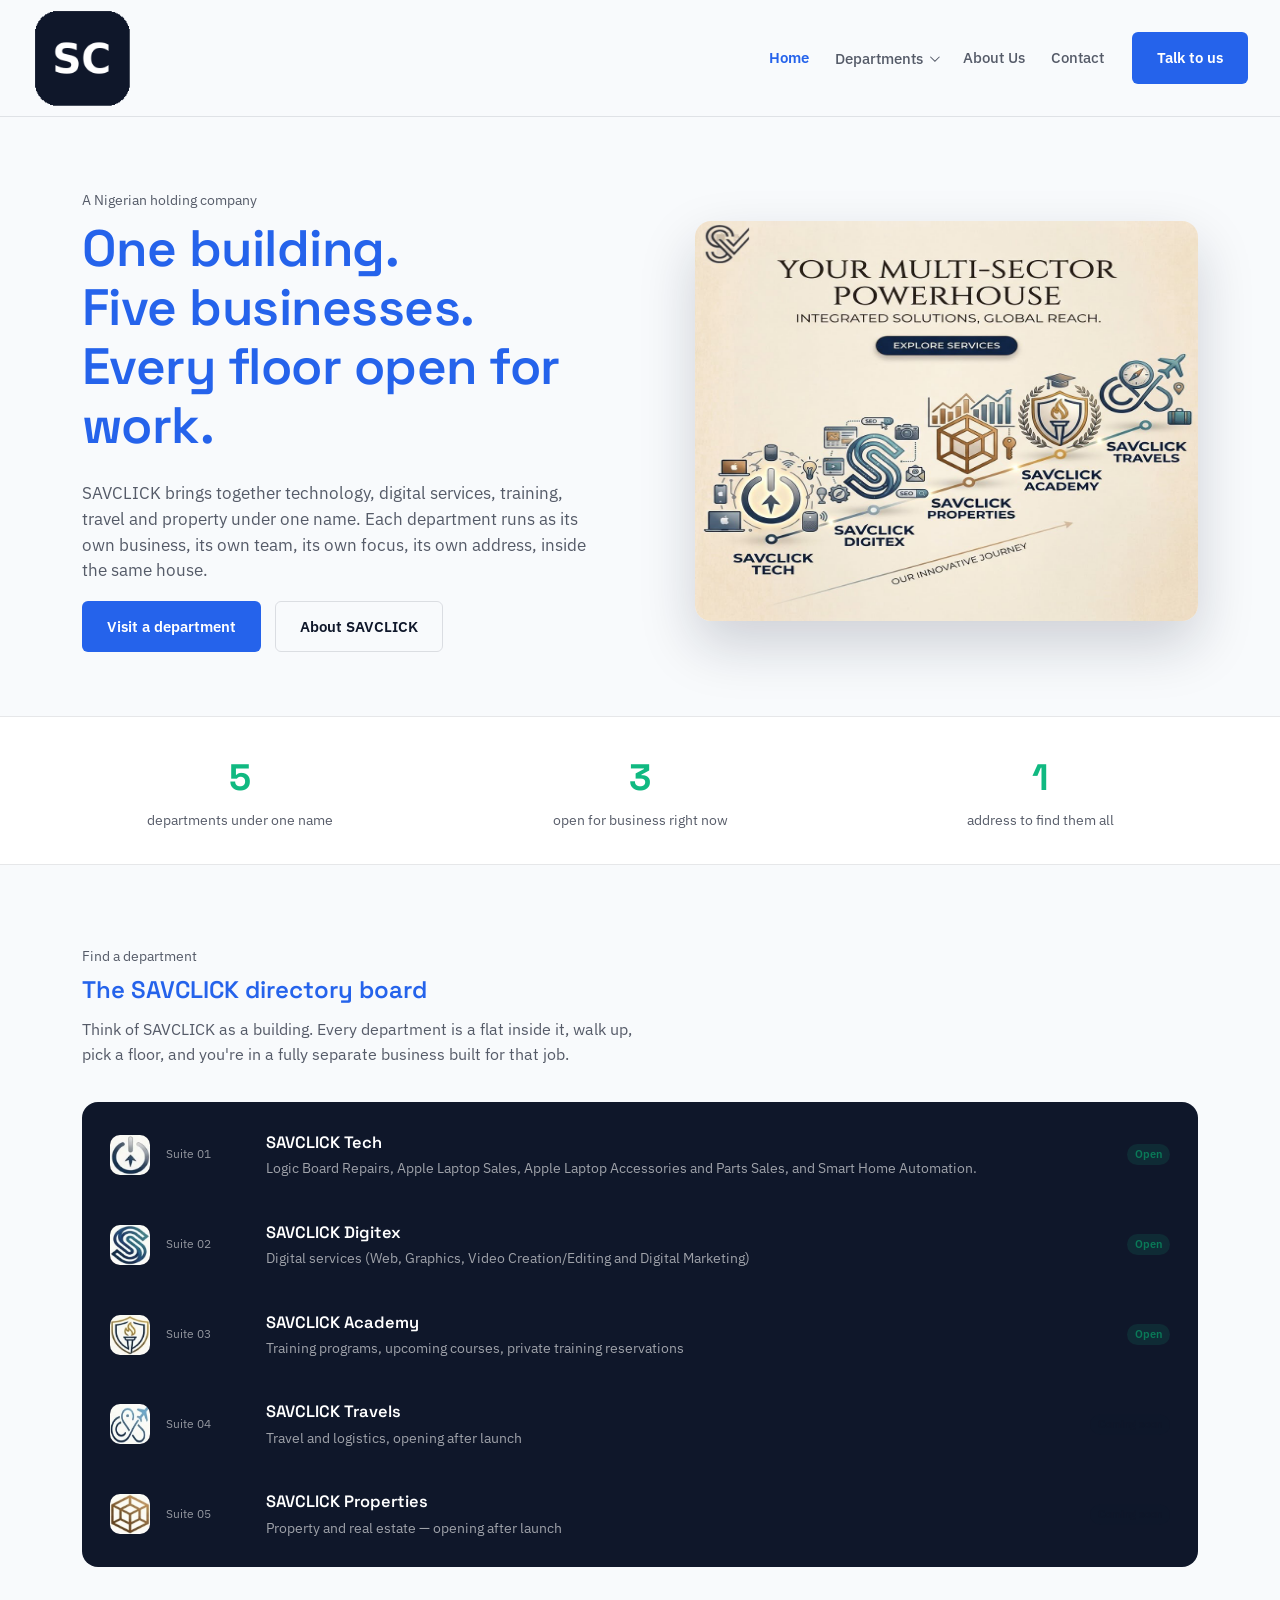
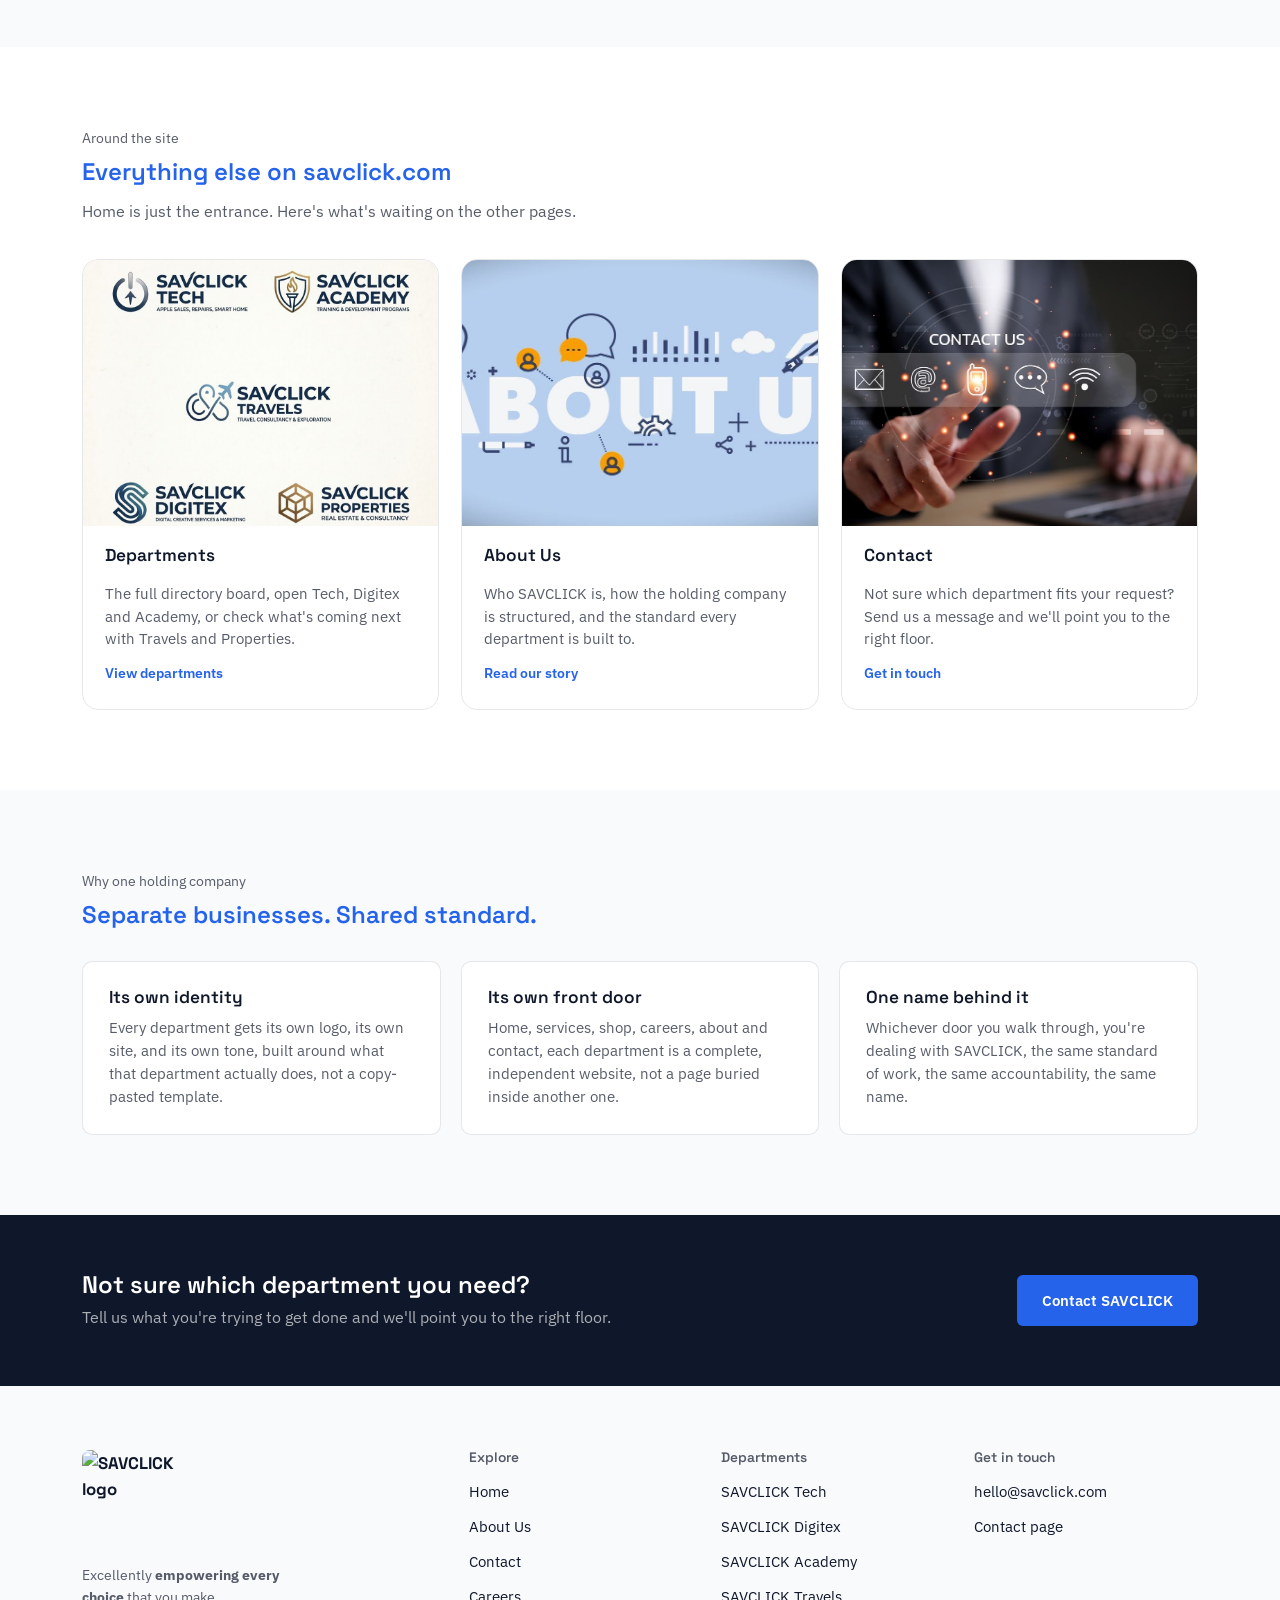
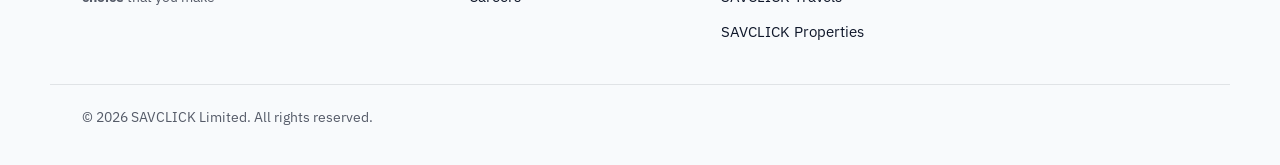
==== index.html @ 5d4085dc "Add SAVCLICK Tech sub-menu and a searchable Shop page - Menu: Macs Repair, Smart Home/Hotel Automati" ====
<!DOCTYPE html>
<html lang="en">
<head>
<meta charset="UTF-8">
<meta name="viewport" content="width=device-width, initial-scale=1.0">
<title>SAVCLICK — One Address, Five Businesses</title>
<meta name="description" content="SAVCLICK is a Nigerian holding company operating five businesses under one roof: Tech, Digitex, Academy, Travels and Properties.">
<link rel="preconnect" href="https://fonts.googleapis.com">
<link rel="preconnect" href="https://fonts.gstatic.com" crossorigin>
<link href="https://fonts.googleapis.com/css2?family=Space+Grotesk:wght@500;600;700&family=IBM+Plex+Sans:wght@400;500;600&display=swap" rel="stylesheet">
<link rel="stylesheet" href="style.css">
</head>
<body>

<a class="skip-link" href="#main">Skip to content</a>

<!-- ============ HEADER ============ -->
<header class="site-header" id="siteHeader">
  <div class="container header-inner">

    <a href="index.html" class="logo" aria-label="SAVCLICK home">
      <img src="images/logo.png" alt="SAVCLICK logo" class="logo-img" width="100">
    </a>

    <nav class="main-nav" id="mainNav" aria-label="Primary">
      <div class="main-nav-head">
        <a href="index.html" class="logo">
          <img src="images/logo.png" alt="SAVCLICK logo" class="logo-img" width="34" height="34">
        </a>
        <button class="nav-close" id="navClose" aria-label="Close menu">×</button>
      </div>

      <ul>
        <li><a href="index.html" class="nav-link active">Home</a></li>

        <li class="has-dropdown">
          <button class="nav-link dropdown-toggle" id="deptToggle" aria-expanded="false" aria-controls="deptMenu">
            Departments
            <span class="chev" aria-hidden="true"></span>
          </button>

          <div class="dropdown-menu" id="deptMenu">
            <p class="dropdown-title">Choose a department</p>

            <a class="dropdown-item" href="savclick-tech.html">
              <img src="images/savclickTech.jpeg" alt="" class="dropdown-icon">
              <span class="dropdown-text">
                <span class="dropdown-name">SAVCLICK Tech<span class="tag tag-open">Open</span></span>
                <span class="dropdown-desc">Logic board repair, Apple laptops, smart home automation</span>
              </span>
            </a>
            <div class="dropdown-sub" role="group" aria-label="SAVCLICK Tech">
              <a class="dropdown-subitem" href="savclick-tech.html">Macs Repair</a>
              <a class="dropdown-subitem" href="#" data-construction="Smart Home/Hotel Automation">Smart Home/Hotel Automation<span class="tag tag-soon">Coming soon</span></a>
              <a class="dropdown-subitem" href="shop.html">Shop</a>
            </div>

            <a class="dropdown-item" href="savclick-digitex.html">
              <img src="images/savclickdigitex.jpeg" alt="" class="dropdown-icon">
              <span class="dropdown-text">
                <span class="dropdown-name">SAVCLICK Digitex<span class="tag tag-open">Open</span></span>
                <span class="dropdown-desc">Digital services and information hub</span>
              </span>
            </a>

            <a class="dropdown-item" href="savclick-academy.html">
              <img src="images/savclickacademy.jpeg" alt="" class="dropdown-icon">
              <span class="dropdown-text">
                <span class="dropdown-name">SAVCLICK Academy<span class="tag tag-open">Open</span></span>
                <span class="dropdown-desc">Training programs and reservations</span>
              </span>
            </a>

            <div class="dropdown-divider"></div>

            <a class="dropdown-item is-locked" href="#" data-construction="Travels">
              <img src="images/savclicktravels.jpeg" alt="" class="dropdown-icon">
              <span class="dropdown-text">
                <span class="dropdown-name">SAVCLICK Travels<span class="tag tag-soon">Coming soon</span></span>
                <span class="dropdown-desc">Opening after launch</span>
              </span>
            </a>

            <a class="dropdown-item is-locked" href="#" data-construction="Properties">
              <img src="images/savclickproperties.jpeg" alt="" class="dropdown-icon">
              <span class="dropdown-text">
                <span class="dropdown-name">SAVCLICK Properties<span class="tag tag-soon">Coming soon</span></span>
                <span class="dropdown-desc">Opening after launch</span>
              </span>
            </a>
          </div>
        </li>

        <li><a href="about.html" class="nav-link">About Us</a></li>
        <li><a href="contact.html" class="nav-link">Contact</a></li>
      </ul>

      <a href="contact.html" class="btn btn-primary btn-nav-mobile">Talk to us</a>
    </nav>

    <a href="contact.html" class="btn btn-primary btn-nav">Talk to us</a>

    <button class="menu-toggle" id="menuToggle" aria-label="Open menu" aria-expanded="false" aria-controls="mainNav">
      <span></span><span></span><span></span>
    </button>
  </div>
</header>

<div class="nav-scrim" id="navScrim"></div>

<main id="main">

  <!-- ============ HERO ============ -->
  <section class="hero">
    <div class="container hero-grid">
      <div class="hero-copy">
        <p class="eyebrow">A Nigerian holding company</p>
        <h1>One building.<br>Five businesses.<br>Every floor open for work.</h1>
        <p class="hero-sub">SAVCLICK brings together technology, digital services, training, travel and property under one name. Each department runs as its own business, its own team, its own focus, its own address, inside the same house.</p>
        <div class="hero-actions">
          <a href="#directory" class="btn btn-primary">Visit a department</a>
          <a href="about.html" class="btn btn-ghost">About SAVCLICK</a>
        </div>
      </div>

      <div class="hero-media">
        <img src="images/hero-banner.jpeg" alt="SAVCLICK banner" class="hero-banner-img">
      </div>
    </div>
  </section>

  <!-- ============ INTRO STRIP ============ -->
  <section class="intro-strip">
    <div class="container intro-grid">
      <div class="intro-stat">
        <span class="stat-num">5</span>
        <span class="stat-label">departments under one name</span>
      </div>
      <div class="intro-stat">
        <span class="stat-num">3</span>
        <span class="stat-label">open for business right now</span>
      </div>
      <div class="intro-stat">
        <span class="stat-num">1</span>
        <span class="stat-label">address to find them all</span>
      </div>
    </div>
  </section>

  <!-- ============ DIRECTORY BOARD ============ -->
  <section class="directory" id="directory">
    <div class="container">
      <p class="eyebrow">Find a department</p>
      <h2>The SAVCLICK directory board</h2>
      <p class="section-sub">Think of SAVCLICK as a building. Every department is a flat inside it, walk up, pick a floor, and you're in a fully separate business built for that job.</p>

      <div class="board" id="board">

        <a class="board-row" href="savclick-tech.html">
          <img src="images/savclickTech.jpeg" alt="" class="board-icon">
          <span class="suite">Suite 01</span>
          <span class="board-text">
            <span class="board-name">SAVCLICK Tech</span>
            <span class="board-desc"> Logic Board Repairs, Apple Laptop Sales, Apple Laptop Accessories and Parts Sales, and Smart Home Automation.</span>
          </span>
          <span class="tag tag-open">Open</span>
        </a>

        <a class="board-row" href="savclick-digitex.html">
          <img src="images/savclickdigitex.jpeg" alt="" class="board-icon">
          <span class="suite">Suite 02</span>
          <span class="board-text">
            <span class="board-name">SAVCLICK Digitex</span>
            <span class="board-desc">Digital services (Web, Graphics, Video Creation/Editing and Digital Marketing)</span>
          </span>
          <span class="tag tag-open">Open</span>
        </a>

        <a class="board-row" href="savclick-academy.html">
          <img src="images/savclickacademy.jpeg" alt="" class="board-icon">
          <span class="suite">Suite 03</span>
          <span class="board-text">
            <span class="board-name">SAVCLICK Academy</span>
            <span class="board-desc">Training programs, upcoming courses, private training reservations</span>
          </span>
          <span class="tag tag-open">Open</span>
        </a>

        <a class="board-row is-locked" href="#" data-construction="Travels">
          <img src="images/savclicktravels.jpeg" alt="" class="board-icon">
          <span class="suite">Suite 04</span>
          <span class="board-text">
            <span class="board-name">SAVCLICK Travels</span>
            <span class="board-desc">Travel and logistics, opening after launch</span>
          </span>
          <span class="tag tag-soon">Coming soon</span>
        </a>

        <a class="board-row is-locked" href="#" data-construction="Properties">
          <img src="images/savclickproperties.jpeg" alt="" class="board-icon">
          <span class="suite">Suite 05</span>
          <span class="board-text">
            <span class="board-name">SAVCLICK Properties</span>
            <span class="board-desc">Property and real estate — opening after launch</span>
          </span>
          <span class="tag tag-soon">Coming soon</span>
        </a>

      </div>
    </div>
  </section>

  <!-- ============ EXPLORE THE SITE (teasers for the other pages) ============ -->
  <section class="explore">
    <div class="container">
      <p class="eyebrow">Around the site</p>
      <h2>Everything else on savclick.com</h2>
      <p class="section-sub">Home is just the entrance. Here's what's waiting on the other pages.</p>

      <div class="explore-grid">

        <a class="explore-card" href="index.html#directory">
          <img src="images/department.jpeg" alt="SAVCLICK Departments page preview" class="explore-img">
          <div class="explore-body">
            <h3>Departments</h3>
            <p>The full directory board, open Tech, Digitex and Academy, or check what's coming next with Travels and Properties.</p>
            <span class="explore-link">View departments</span>
          </div>
        </a>

        <a class="explore-card" href="about.html">
          <img src="images/about.jpeg" alt="SAVCLICK About Us page preview" class="explore-img">
          <div class="explore-body">
            <h3>About Us</h3>
            <p>Who SAVCLICK is, how the holding company is structured, and the standard every department is built to.</p>
            <span class="explore-link">Read our story</span>
          </div>
        </a>

        <a class="explore-card" href="contact.html">
          <img src="images/contact.jpeg" alt="SAVCLICK Contact page preview" class="explore-img">
          <div class="explore-body">
            <h3>Contact</h3>
            <p>Not sure which department fits your request? Send us a message and we'll point you to the right floor.</p>
            <span class="explore-link">Get in touch</span>
          </div>
        </a>

      </div>
    </div>
  </section>

  <!-- ============ WHAT MAKES IT WORK ============ -->
  <section class="principles">
    <div class="container">
      <p class="eyebrow">Why one holding company</p>
      <h2>Separate businesses. Shared standard.</h2>
      <div class="principles-grid">
        <div class="principle-card">
          <h3>Its own identity</h3>
          <p>Every department gets its own logo, its own site, and its own tone, built around what that department actually does, not a copy-pasted template.</p>
        </div>
        <div class="principle-card">
          <h3>Its own front door</h3>
          <p>Home, services, shop, careers, about and contact, each department is a complete, independent website, not a page buried inside another one.</p>
        </div>
        <div class="principle-card">
          <h3>One name behind it</h3>
          <p>Whichever door you walk through, you're dealing with SAVCLICK, the same standard of work, the same accountability, the same name.</p>
        </div>
      </div>
    </div>
  </section>

  <!-- ============ CTA BANNER ============ -->
  <section class="cta-band">
    <div class="container cta-inner">
      <div>
        <h2>Not sure which department you need?</h2>
        <p>Tell us what you're trying to get done and we'll point you to the right floor.</p>
      </div>
      <a href="contact.html" class="btn btn-primary">Contact SAVCLICK</a>
    </div>
  </section>

</main>

<!-- ============ FOOTER ============ -->
<footer class="site-footer">
  <div class="container footer-grid">
    <div class="footer-brand">
      <a href="index.html" class="logo">
        <img src="images/Logo.png" alt="SAVCLICK logo" class="logo-img" width="100" height="100">
      </a>
      <p>Excellently <b>empowering every choice</b> that you make</p>
    </div>

    <div class="footer-col">
      <h4>Explore</h4>
      <ul>
        <li><a href="index.html">Home</a></li>
        <li><a href="about.html">About Us</a></li>
        <li><a href="contact.html">Contact</a></li>
        <li><a href="careers.html">Careers</a></li>
      </ul>
    </div>

    <div class="footer-col">
      <h4>Departments</h4>
      <ul>
        <li><a href="savclick-tech.html">SAVCLICK Tech</a></li>
        <li><a href="savclick-digitex.html">SAVCLICK Digitex</a></li>
        <li><a href="savclick-academy.html">SAVCLICK Academy</a></li>
        <li><a href="#" data-construction="Travels">SAVCLICK Travels</a></li>
        <li><a href="#" data-construction="Properties">SAVCLICK Properties</a></li>
      </ul>
    </div>

    <div class="footer-col">
      <h4>Get in touch</h4>
      <ul>
        <li><a href="mailto:hello@savclick.com">hello@savclick.com</a></li>
        <li><a href="contact.html">Contact page</a></li>
      </ul>
    </div>
  </div>
  <div class="container footer-bottom">
    <p>© <span id="year"></span> SAVCLICK Limited. All rights reserved.</p>
  </div>
</footer>

<!-- ============ CONSTRUCTION MODAL ============ -->
<div class="modal-overlay" id="modalOverlay">
  <div class="modal" role="dialog" aria-modal="true" aria-labelledby="modalTitle">
    <button class="modal-close" id="modalClose" aria-label="Close">×</button>
    <span class="modal-icon">🚧</span>
    <h3 id="modalTitle">SAVCLICK <span id="modalDept"></span> is under construction</h3>
    <p>This department hasn't opened yet. We're building it as our next project after launch, check back soon.</p>
    <button class="btn btn-primary" id="modalOk">Got it</button>
  </div>
</div>

<script src="script.js"></script>
</body>
</html>
---- style.css ----
/* =========================================================
   SAVCLICK — Homepage Stylesheet (v2)
   Brand tokens per Savclick Limited Brand & Design Guidelines
   ========================================================= */

:root {
  --savclick-navy-primary: #0f172a;
  --savclick-azure-action: #2563eb;
  --savclick-plat-bg:      #f8fafc;
  --savclick-mint-value:   #10b981;

  --color-text-main:   var(--savclick-navy-primary);
  --color-bg-main:     var(--savclick-plat-bg);
  --color-btn-primary: var(--savclick-azure-action);
  --color-badge-success: var(--savclick-mint-value);

  --navy-06:   rgba(15, 23, 42, 0.05);
  --navy-10:   rgba(15, 23, 42, 0.09);
  --navy-14:   rgba(15, 23, 42, 0.12);
  --navy-70:   rgba(15, 23, 42, 0.70);
  --azure-08:  rgba(37, 99, 235, 0.07);
  --azure-16:  rgba(37, 99, 235, 0.14);
  --white:     #ffffff;
  --border-hairline: rgba(15, 23, 42, 0.10);

  --font-display: "Space Grotesk", "Segoe UI", sans-serif;
  --font-body: "IBM Plex Sans", "Segoe UI", sans-serif;

  --container-w: 1180px;
  --gutter: 20px;
  --radius-sm: 6px;
  --radius-md: 10px;
  --radius-lg: 16px;
  --header-h: 72px;
}

@media (min-width: 640px)  { :root { --gutter: 28px; } }
@media (min-width: 1024px) { :root { --gutter: 32px; } }

/* ---------- Reset ---------- */
*, *::before, *::after { box-sizing: border-box; }
html { scroll-behavior: smooth; }
body {
  margin: 0;
  font-family: var(--font-body);
  color: var(--color-text-main);
  background: var(--color-bg-main);
  line-height: 1.55;
  -webkit-font-smoothing: antialiased;
}
h1, h2, h3, h4 { font-family: var(--font-display); line-height: 1.15; margin: 0 0 0.5em; font-weight: 600; }
h1, h2 { color: var(--savclick-azure-action); }
.label-navy { color: var(--savclick-navy-primary) !important; }
p { margin: 0 0 1em; }
a { color: inherit; text-decoration: none; }
ul { list-style: none; margin: 0; padding: 0; }
img { max-width: 100%; display: block; }
button { font-family: inherit; cursor: pointer; background: none; border: none; }

.container {
  max-width: var(--container-w);
  margin: 0 auto;
  padding: 0 var(--gutter);
}

.skip-link {
  position: absolute;
  left: -999px;
  top: 0;
  background: var(--savclick-navy-primary);
  color: var(--white);
  padding: 10px 16px;
  z-index: 999;
}
.skip-link:focus { left: 12px; top: 12px; }

:focus-visible { outline: 2px solid var(--savclick-azure-action); outline-offset: 2px; }

.eyebrow { font-size: 0.9rem; color: var(--navy-70); margin-bottom: 0.6em; }

.btn {
  display: inline-flex;
  align-items: center;
  gap: 8px;
  padding: 13px 24px;
  border-radius: var(--radius-sm);
  font-weight: 600;
  font-size: 0.95rem;
  border: 1.5px solid transparent;
  transition: transform 0.15s ease, background 0.15s ease, border-color 0.15s ease;
}
.btn-primary { background: var(--color-btn-primary); color: var(--white); }
.btn-primary:hover { background: #1d4fc4; }
.btn-ghost { background: transparent; border-color: var(--navy-14); color: var(--color-text-main); }
.btn-ghost:hover { border-color: var(--savclick-navy-primary); }

/* ---------- Logo ---------- */
.logo { display: flex; align-items: center; gap: 10px; font-family: var(--font-display); font-weight: 700; font-size: 1.05rem; }
.logo-img { border-radius: 8px; object-fit: contain; }
.logo-word { color: var(--savclick-navy-primary); }

/* ---------- Header ---------- */
.site-header {
  position: sticky;
  top: 0;
  z-index: 100;
  border-bottom: 1px solid var(--border-hairline);
  display: flex;
  align-items: center;
}
/* The blur lives on a pseudo-element: backdrop-filter on the header itself
   would make it the containing block for the fixed mobile menu, squashing
   the menu to the header's height. */
.site-header::before {
  content: "";
  position: absolute;
  inset: 0;
  z-index: -1;
  background: rgba(248, 250, 252, 0.94);
  -webkit-backdrop-filter: blur(8px);
  backdrop-filter: blur(8px);
}
/* Full-width header: logo far left, menu far right */
.site-header {
  height: auto;
  min-height: var(--header-h);
  padding: 8px 0;
}
.site-header .header-inner {
  max-width: none;          /* let the header span the full screen */
  width: 100%;
  justify-content: space-between;
}
.header-inner > .logo { margin-right: auto; }

/* Header logo: 100px wide, full image visible, no cropping */
.header-inner > .logo .logo-img {
  width: 100px;
  height: auto;
  object-fit: contain;
  border-radius: 0;
}
.header-inner { display: flex; align-items: center; gap: 28px; }
.header-inner > .logo { margin-right: auto; }

.main-nav-head { display: none; }

.main-nav ul { display: flex; align-items: center; gap: 26px; }
.nav-link {
  font-size: 0.95rem;
  font-weight: 500;
  color: var(--navy-70);
  display: inline-flex;
  align-items: center;
  gap: 7px;
  padding: 8px 0;
}
.nav-link:hover { color: var(--savclick-navy-primary); }
.nav-link.active { color: var(--savclick-azure-action); font-weight: 600; }

.chev {
  width: 7px;
  height: 7px;
  border-right: 1.6px solid currentColor;
  border-bottom: 1.6px solid currentColor;
  transform: rotate(45deg) translateY(-2px);
  transition: transform 0.18s ease;
}
.has-dropdown[data-open="true"] .chev { transform: rotate(225deg) translateY(2px); }
.has-dropdown { position: relative; }

/* ---------- Dropdown (desktop) ---------- */
.dropdown-menu {
  position: absolute;
  top: calc(100% + 16px);
  left: 50%;
  transform: translateX(-50%) translateY(6px);
  background: var(--white);
  border: 1px solid var(--border-hairline);
  border-radius: var(--radius-lg);
  box-shadow: 0 20px 48px rgba(15, 23, 42, 0.14);
  min-width: 340px;
  padding: 10px;
  opacity: 0;
  visibility: hidden;
  transition: opacity 0.16s ease, transform 0.16s ease, visibility 0.16s;
}
.has-dropdown[data-open="true"] .dropdown-menu {
  opacity: 1;
  visibility: visible;
  transform: translateX(-50%) translateY(0);
}
.dropdown-title {
  font-size: 0.74rem;
  font-weight: 600;
  color: var(--navy-70);
  letter-spacing: 0.02em;
  padding: 8px 12px 4px;
  margin: 0;
}
.dropdown-item {
  display: flex;
  align-items: flex-start;
  gap: 12px;
  padding: 10px 12px;
  border-radius: 10px;
}
.dropdown-item:hover { background: var(--azure-08); }
.dropdown-icon { width: 34px; height: 34px; border-radius: 9px; flex-shrink: 0; margin-top: 1px; }
.dropdown-text { display: flex; flex-direction: column; gap: 2px; }
.dropdown-name { display: flex; align-items: center; gap: 8px; font-weight: 600; font-size: 0.92rem; }
.dropdown-desc { font-size: 0.8rem; color: var(--navy-70); line-height: 1.4; }
.dropdown-item.is-locked { opacity: 0.85; }
.dropdown-divider { height: 1px; background: var(--border-hairline); margin: 6px 8px; }
/* Sub-links under a department (e.g. SAVCLICK Tech) */
.dropdown-sub { display: flex; flex-direction: column; margin: -4px 0 4px 58px; padding-left: 10px; border-left: 2px solid var(--border-hairline); }
.dropdown-subitem { display: flex; flex-wrap: wrap; align-items: center; gap: 4px 8px; padding: 6px 10px; border-radius: 8px; font-size: 0.86rem; font-weight: 500; color: var(--navy-70); }
.dropdown-subitem:hover { background: var(--azure-08); color: var(--savclick-azure-action); }
.dropdown-subitem[aria-current="page"] { color: var(--savclick-azure-action); font-weight: 600; }

.tag { font-size: 0.68rem; font-weight: 600; padding: 2px 8px; border-radius: 999px; white-space: nowrap; }
.tag-open { background: rgba(16, 185, 129, 0.12); color: #0a7a58; }
.tag-soon { background: var(--navy-06); color: var(--navy-70); }

.btn-nav-mobile { display: none; }

.menu-toggle { display: none; flex-direction: column; gap: 5px; padding: 6px; flex-shrink: 0; }
.menu-toggle span { width: 22px; height: 2px; background: var(--savclick-navy-primary); border-radius: 2px; transition: transform 0.2s ease, opacity 0.2s ease; }

.nav-scrim {
  position: fixed;
  inset: 0;
  background: rgba(15, 23, 42, 0.45);
  opacity: 0;
  visibility: hidden;
  transition: opacity 0.2s ease, visibility 0.2s;
  z-index: 90;
}
.nav-scrim.is-visible { opacity: 1; visibility: visible; }

/* ---------- Hero ---------- */
.hero { padding: 72px 0 64px; }
.hero-grid { display: grid; grid-template-columns: 1fr; gap: 40px; align-items: center; }
.hero-copy { max-width: 560px; }
.hero h1 { font-size: clamp(2.1rem, 6vw, 3.2rem); letter-spacing: -0.01em; }
.hero-sub { font-size: 1.04rem; color: var(--navy-70); max-width: 520px; }
.hero-actions { display: flex; gap: 14px; margin-top: 8px; flex-wrap: wrap; }
.hero-media { width: 100%; }
.hero-banner-img { width: 100%; height: 400px; border-radius: var(--radius-lg); box-shadow: 0 24px 56px rgba(15, 23, 42, 0.18); }

@media (min-width: 960px) {
  .hero-grid { grid-template-columns: 1.05fr 0.95fr; gap: 56px; }
}

/* ---------- Intro strip ---------- */
.intro-strip { border-top: 1px solid var(--border-hairline); border-bottom: 1px solid var(--border-hairline); background: var(--white); }
.intro-grid { display: grid; grid-template-columns: repeat(3, 1fr); gap: 20px; padding: 32px 0; }
.intro-stat { display: flex; flex-direction: column; gap: 4px; text-align: center; }
.stat-num { font-family: var(--font-display); font-size: 2.3rem; font-weight: 700; color: var(--savclick-mint-value); }
.stat-label { color: var(--navy-70); font-size: 0.88rem; }

/* ---------- Directory board ---------- */
.directory { padding: 80px 0; }
.section-sub { color: var(--navy-70); max-width: 560px; font-size: 1.01rem; }

.board { margin-top: 36px; border-radius: var(--radius-lg); background: var(--savclick-navy-primary); padding: 10px; display: flex; flex-direction: column; gap: 4px; }
.board-row {
  display: grid;
  grid-template-columns: 40px 84px 1fr auto;
  align-items: center;
  gap: 16px;
  padding: 18px 18px;
  border-radius: 10px;
  color: var(--white);
  opacity: 0;
  transform: translateY(10px);
  transition: background 0.15s ease, transform 0.5s ease, opacity 0.5s ease;
}
.board.is-visible .board-row { opacity: 1; transform: translateY(0); }
.board-row:nth-child(1) { transition-delay: 0.02s; }
.board-row:nth-child(2) { transition-delay: 0.10s; }
.board-row:nth-child(3) { transition-delay: 0.18s; }
.board-row:nth-child(4) { transition-delay: 0.26s; }
.board-row:nth-child(5) { transition-delay: 0.34s; }
.board-row:hover { background: rgba(255, 255, 255, 0.06); }
.board-row.is-locked { cursor: pointer; }
.board-icon { width: 40px; height: 40px; border-radius: 10px; }
.suite { font-size: 0.76rem; color: rgba(255, 255, 255, 0.55); }
.board-text { display: flex; flex-direction: column; gap: 3px; }
.board-name { font-family: var(--font-display); font-weight: 600; font-size: 1.03rem; }
.board-desc { font-size: 0.86rem; color: rgba(255, 255, 255, 0.6); font-weight: 400; }

/* ---------- Explore the site ---------- */
.explore { padding: 80px 0; background: var(--white); }
.explore-grid { margin-top: 36px; display: grid; grid-template-columns: repeat(3, 1fr); gap: 22px; }
.explore-card { border: 1px solid var(--border-hairline); border-radius: var(--radius-lg); overflow: hidden; display: flex; flex-direction: column; transition: transform 0.18s ease, box-shadow 0.18s ease; }
.explore-card:hover { transform: translateY(-4px); box-shadow: 0 20px 40px rgba(15, 23, 42, 0.10); }
.explore-img { width: 100%; aspect-ratio: 4 / 3; object-fit: cover; }
.explore-body { padding: 20px 22px 24px; display: flex; flex-direction: column; gap: 8px; }
.explore-body h3 { font-size: 1.08rem; }
.explore-body p { color: var(--navy-70); font-size: 0.92rem; margin-bottom: 4px; }
.explore-link { font-size: 0.88rem; font-weight: 600; color: var(--savclick-azure-action); }

/* ---------- Principles ---------- */
.principles { padding: 80px 0; }
.principles-grid { margin-top: 32px; display: grid; grid-template-columns: repeat(3, 1fr); gap: 20px; }
.principle-card { padding: 26px; border: 1px solid var(--border-hairline); border-radius: var(--radius-md); background: var(--white); }
.principle-card h3 { font-size: 1.08rem; }
.principle-card p { color: var(--navy-70); font-size: 0.93rem; margin-bottom: 0; }

/* ---------- CTA band ---------- */
.cta-band { background: var(--savclick-navy-primary); color: var(--white); padding: 56px 0; }
.cta-band h2 { color: var(--white); }
.cta-inner { display: flex; align-items: center; justify-content: space-between; gap: 24px; flex-wrap: wrap; }
.cta-inner h2 { margin-bottom: 6px; }
.cta-inner p { color: rgba(255, 255, 255, 0.65); margin: 0; }

/* ---------- Footer ---------- */
.site-footer { padding: 64px 0 24px; background: var(--savclick-plat-bg); }
.footer-grid { display: grid; grid-template-columns: 1.6fr 1fr 1fr 1fr; gap: 28px; padding-bottom: 40px; border-bottom: 1px solid var(--border-hairline); }
.footer-brand p { color: var(--navy-70); font-size: 0.9rem; margin-top: 14px; max-width: 240px; }
.footer-col h4 { font-size: 0.86rem; margin-bottom: 14px; color: var(--navy-70); font-weight: 600; }
.footer-col ul { display: flex; flex-direction: column; gap: 10px; }
.footer-col a { font-size: 0.92rem; }
.footer-col a:hover { color: var(--savclick-azure-action); }
.footer-bottom { padding-top: 22px; font-size: 0.85rem; color: var(--navy-70); }

/* ---------- Construction modal ---------- */
.modal-overlay { position: fixed; inset: 0; background: rgba(15, 23, 42, 0.55); display: none; align-items: center; justify-content: center; z-index: 200; padding: 20px; }
.modal-overlay.is-open { display: flex; }
.modal { background: var(--white); border-radius: var(--radius-md); padding: 34px 30px; max-width: 380px; width: 100%; text-align: center; position: relative; }
.modal-icon { font-size: 2rem; display: block; margin-bottom: 12px; }
.modal h3 { font-size: 1.12rem; margin-bottom: 10px; }
.modal p { color: var(--navy-70); font-size: 0.93rem; }
.modal-close { position: absolute; top: 12px; right: 14px; font-size: 1.4rem; color: var(--navy-70); line-height: 1; }

/* ---------- Responsive: tablet ---------- */
@media (max-width: 900px) {
  .principles-grid { grid-template-columns: 1fr; }
  .explore-grid { grid-template-columns: 1fr 1fr; }
  .footer-grid { grid-template-columns: 1fr 1fr; }
}

/* ---------- Responsive: mobile nav ---------- */
@media (max-width: 860px) {
  .main-nav {
    position: fixed;
    top: 0;
    right: 0;
    bottom: 0;
    height: 100vh;
    height: 100dvh;
    width: min(340px, 86vw);
    background: var(--white);
    padding: 18px 20px 28px;
    transform: translateX(100%);
    transition: transform 0.28s ease;
    overflow-y: auto;
    overscroll-behavior: contain;
    z-index: 95;
    box-shadow: -12px 0 40px rgba(15, 23, 42, 0.16);
    display: flex;
    flex-direction: column;
    visibility: hidden;
    transition: transform 0.28s ease, visibility 0.28s;
  }
  .main-nav.is-open { transform: translateX(0); visibility: visible; }
  .main-nav-head { display: flex; flex-shrink: 0; align-items: center; justify-content: space-between; padding-bottom: 14px; margin-bottom: 10px; border-bottom: 1px solid var(--border-hairline); }
  .main-nav-head .logo-img { width: 84px; height: auto; border-radius: 0; }
  .nav-close { width: 40px; height: 40px; display: flex; align-items: center; justify-content: center; font-size: 1.7rem; color: var(--navy-70); line-height: 1; border-radius: 8px; }
  .nav-close:hover { background: var(--navy-06); }

  .main-nav ul { flex-direction: column; align-items: stretch; gap: 2px; width: 100%; }
  .nav-link { width: 100%; padding: 14px 6px; font-size: 1rem; justify-content: space-between; border-radius: 8px; }
  .nav-link:hover { background: var(--navy-06); }

  .has-dropdown { position: static; }
  .dropdown-menu {
    position: static;
    transform: none;
    box-shadow: none;
    border: none;
    border-radius: 0;
    min-width: 0;
    opacity: 1;
    visibility: visible;
    max-height: 0;
    overflow: hidden;
    padding: 0 0 0 8px;
    transition: max-height 0.25s ease;
  }
  .has-dropdown[data-open="true"] .dropdown-menu { max-height: 900px; padding: 4px 0 10px 8px; transform: none; }
  .dropdown-title { padding: 6px 8px 2px; }
  .dropdown-item { padding: 10px 8px; }
  .dropdown-name { flex-wrap: wrap; row-gap: 4px; }
  .dropdown-sub { margin-left: 50px; }
  .dropdown-subitem { padding: 9px 10px; font-size: 0.92rem; }

  .btn-nav { display: none; }
  .btn-nav-mobile { display: flex; flex-shrink: 0; justify-content: center; margin-top: 18px; }
  .menu-toggle { display: flex; padding: 10px 8px; }

  .board-row { grid-template-columns: 34px 1fr; grid-template-areas: "icon name" "icon desc" "icon tag"; row-gap: 4px; text-align: left; }
  .board-icon { grid-area: icon; align-self: start; }
  .suite { display: none; }
  .board-text { grid-area: name / name / desc / desc; }
  .board-name { grid-area: name; }
  .board-desc { grid-area: desc; }
  .board-row .tag { grid-area: tag; justify-self: start; margin-top: 4px; }
}

@media (max-width: 620px) {
  .explore-grid { grid-template-columns: 1fr; }
  .footer-grid { grid-template-columns: 1fr; gap: 32px; }
  .intro-grid { grid-template-columns: 1fr; gap: 24px; }
}

@media (prefers-reduced-motion: reduce) {
  html { scroll-behavior: auto; }
  .board-row { transition: none !important; opacity: 1 !important; transform: none !important; }
}

/* =========================================================
   About Us page
   ========================================================= */

.breadcrumb { font-size: 0.85rem; color: var(--navy-70); margin-bottom: 14px; }
.breadcrumb a { color: var(--navy-70); }
.breadcrumb a:hover { color: var(--savclick-azure-action); }
.breadcrumb span { margin: 0 6px; }

.page-hero { padding: 56px 0 64px; }
.page-hero-grid { display: grid; grid-template-columns: 1fr; gap: 36px; align-items: center; }
.page-hero-copy { max-width: 560px; }
.page-hero-copy h1 { font-size: clamp(2rem, 5.5vw, 2.9rem); letter-spacing: -0.01em; }
.page-hero-img { width: 100%; height: auto; border-radius: var(--radius-lg); box-shadow: 0 24px 56px rgba(15, 23, 42, 0.18); }
@media (min-width: 960px) { .page-hero-grid { grid-template-columns: 1.05fr 0.95fr; gap: 56px; } }

.story { padding: 72px 0; background: var(--white); }
.story-grid { display: grid; grid-template-columns: 1fr; gap: 36px; align-items: center; }
.story-media img { border-radius: var(--radius-lg); width: 100%; height: auto; }
.story-copy p { color: var(--navy-70); font-size: 0.98rem; }
.story-copy h2 { font-size: clamp(1.6rem, 4vw, 2.1rem); }
@media (min-width: 960px) { .story-grid { grid-template-columns: 0.85fr 1.15fr; gap: 56px; } }

.mission { padding: 72px 0; }
.mission-grid { display: grid; grid-template-columns: 1fr; gap: 20px; }
.mission-card { padding: 32px; border-radius: var(--radius-lg); background: var(--savclick-navy-primary); color: var(--white); }
.mission-card-alt { background: var(--white); color: var(--color-text-main); border: 1px solid var(--border-hairline); }
.mission-label { font-size: 0.8rem; font-weight: 600; color: rgba(255,255,255,0.6); text-transform: uppercase; letter-spacing: 0.04em; }
.mission-card-alt .mission-label { color: var(--navy-70); }
.mission-card h3 { margin-top: 10px; font-size: 1.3rem; }
.mission-card p { margin-bottom: 0; opacity: 0.85; font-size: 0.96rem; }
.mission-card-alt p { opacity: 1; color: var(--navy-70); }
@media (min-width: 760px) { .mission-grid { grid-template-columns: 1fr 1fr; } }

.values { padding: 72px 0; background: var(--white); }
.values-grid { margin-top: 32px; display: grid; grid-template-columns: 1fr; gap: 20px; }
.value-card { padding: 26px; border: 1px solid var(--border-hairline); border-radius: var(--radius-md); }
.value-icon { width: 48px; height: 48px; border-radius: 50%; margin-bottom: 14px; }
.value-card h3 { font-size: 1.05rem; }
.value-card p { color: var(--navy-70); font-size: 0.92rem; margin-bottom: 0; }
@media (min-width: 640px) { .values-grid { grid-template-columns: 1fr 1fr; } }
@media (min-width: 1024px) { .values-grid { grid-template-columns: repeat(4, 1fr); } }

.leadership { padding: 72px 0; }
.leadership-grid { margin-top: 32px; display: grid; grid-template-columns: 1fr; gap: 24px; }
.leader-card { text-align: center; }
.leader-avatar { width: 120px; height: 120px; border-radius: 50%; margin: 0 auto 16px; }
.leader-card h3 { font-size: 1.05rem; margin-bottom: 2px; }
.leader-role { font-size: 0.88rem; color: var(--navy-70); }
@media (min-width: 640px) { .leadership-grid { grid-template-columns: repeat(3, 1fr); } }

/* =========================================================
   Contact page
   ========================================================= */

.contact-main { padding: 72px 0 88px; background: var(--white); }
.contact-grid { display: grid; grid-template-columns: 1fr; gap: 32px; align-items: start; }
@media (min-width: 960px) { .contact-grid { grid-template-columns: 1.4fr 1fr; gap: 48px; } }

.contact-form-card {
  border: 1px solid var(--border-hairline);
  border-radius: var(--radius-lg);
  padding: 32px;
  background: var(--savclick-plat-bg);
}
.contact-form-card h2 { font-size: 1.4rem; }

.form-row { display: grid; grid-template-columns: 1fr; gap: 18px; }
@media (min-width: 560px) { .form-row { grid-template-columns: 1fr 1fr; } }

.field { display: flex; flex-direction: column; gap: 6px; margin-bottom: 18px; }
.field label { font-size: 0.88rem; font-weight: 600; }
.field .optional { font-weight: 400; color: var(--navy-70); }

.field input,
.field select,
.field textarea {
  font-family: var(--font-body);
  font-size: 0.95rem;
  padding: 12px 14px;
  border-radius: var(--radius-sm);
  border: 1.5px solid var(--border-hairline);
  background: var(--white);
  color: var(--color-text-main);
  outline: none;
  transition: border-color 0.15s ease;
}
.field input:focus,
.field select:focus,
.field textarea:focus { border-color: var(--savclick-azure-action); }
.field textarea { resize: vertical; min-height: 120px; }

.field-error {
  display: none;
  font-size: 0.8rem;
  color: #dc2626;
}
.field.has-error input,
.field.has-error select,
.field.has-error textarea { border-color: #dc2626; }
.field.has-error .field-error { display: block; }

.btn-submit { width: 100%; justify-content: center; margin-top: 6px; }

.form-success { text-align: center; padding: 20px 4px 4px; }
.success-icon {
  display: inline-flex;
  align-items: center;
  justify-content: center;
  width: 44px;
  height: 44px;
  border-radius: 50%;
  background: rgba(16, 185, 129, 0.12);
  color: #0a7a58;
  font-size: 1.3rem;
  margin-bottom: 10px;
}
.form-success h3 { font-size: 1.15rem; }
.form-success p { color: var(--navy-70); font-size: 0.92rem; }

.contact-info { display: flex; flex-direction: column; gap: 16px; }
.info-card { padding: 20px 22px; border: 1px solid var(--border-hairline); border-radius: var(--radius-md); }
.info-card h3 { font-size: 0.92rem; color: var(--navy-70); margin-bottom: 6px; font-weight: 600; }
.info-card p { margin-bottom: 0; font-size: 0.98rem; }
.info-card a:hover { color: var(--savclick-azure-action); }

.map-wrap { border-radius: var(--radius-md); overflow: hidden; border: 1px solid var(--border-hairline); }
.map-img { width: 100%; height: auto; }

/* ---------- Quick links to departments ---------- */
.quick-links { padding: 72px 0 88px; }
.quick-grid { margin-top: 32px; display: grid; grid-template-columns: 1fr; gap: 14px; }
.quick-card {
  display: flex;
  align-items: center;
  gap: 14px;
  padding: 16px 18px;
  border: 1px solid var(--border-hairline);
  border-radius: var(--radius-md);
  background: var(--white);
  transition: box-shadow 0.15s ease, transform 0.15s ease;
}
.quick-card:hover { box-shadow: 0 12px 28px rgba(15, 23, 42, 0.08); transform: translateY(-2px); }
.quick-icon { width: 40px; height: 40px; border-radius: 10px; flex-shrink: 0; }
.quick-name { font-family: var(--font-display); font-weight: 600; font-size: 0.98rem; margin-right: auto; }
@media (min-width: 640px) { .quick-grid { grid-template-columns: 1fr 1fr; } }
@media (min-width: 1024px) { .quick-grid { grid-template-columns: repeat(5, 1fr); } .quick-card { flex-direction: column; text-align: center; } .quick-name { margin-right: 0; } }

/* =========================================================
   About page v2 — Who We Are, timeline, memoriam
   ========================================================= */

.who-we-are { padding: 72px 0; background: var(--white); }
.lead-copy { max-width: 780px; font-size: 1.05rem; color: var(--navy-70); }

.media-placeholders { margin-top: 36px; display: grid; grid-template-columns: 1fr; gap: 24px; }
@media (min-width: 860px) { .media-placeholders { grid-template-columns: 1fr 1fr; } }
.media-placeholder { margin: 0; }
.placeholder-img { width: 100%; height: auto; border-radius: var(--radius-lg); aspect-ratio: 4 / 3; object-fit: cover; }
.media-placeholder figcaption { margin-top: 10px; font-size: 0.84rem; color: var(--navy-70); }
.video-placeholder-link { display: block; border-radius: var(--radius-lg); overflow: hidden; }
.video-embed { position: relative; width: 100%; aspect-ratio: 16 / 9; border-radius: var(--radius-lg); overflow: hidden; }
.video-embed iframe { position: absolute; inset: 0; width: 100%; height: 100%; border: 0; }

.story { padding: 72px 0; }
.story-copy-wide { max-width: 820px; }
.story-copy-wide p { color: var(--navy-70); font-size: 0.98rem; }

.timeline { list-style: none; margin: 40px 0 0; padding: 0; border-left: 2px solid var(--border-hairline); max-width: 820px; }
.timeline-item { position: relative; padding: 0 0 32px 28px; }
.timeline-item:last-child { padding-bottom: 0; }
.timeline-item::before {
  content: "";
  position: absolute;
  left: -7px;
  top: 4px;
  width: 12px;
  height: 12px;
  border-radius: 50%;
  background: var(--savclick-azure-action);
  border: 2px solid var(--white);
  box-shadow: 0 0 0 2px var(--border-hairline);
}
.timeline-year { display: inline-block; font-family: var(--font-display); font-weight: 700; color: var(--savclick-azure-action); font-size: 0.95rem; margin-bottom: 4px; }
.timeline-body h3 { font-size: 1.05rem; margin-bottom: 6px; }
.timeline-body p { color: var(--navy-70); font-size: 0.94rem; margin-bottom: 0; }

.story-closer { max-width: 820px; margin-top: 36px; font-size: 0.98rem; color: var(--navy-70); }

.values-grid-3 { grid-template-columns: 1fr; }
@media (min-width: 640px) { .values-grid-3 { grid-template-columns: 1fr 1fr; } }
@media (min-width: 1024px) { .values-grid-3 { grid-template-columns: repeat(3, 1fr); } }

.leadership-grid-1 { grid-template-columns: 1fr; max-width: 280px; margin-left: auto; margin-right: auto; }

.memoriam { padding: 56px 0 80px; }
.memoriam-inner {
  display: flex;
  flex-direction: column;
  align-items: center;
  text-align: center;
  gap: 20px;
  max-width: 640px;
  margin: 0 auto;
  padding: 36px 32px;
  border-radius: var(--radius-lg);
  background: var(--savclick-navy-primary);
  color: var(--white);
}
.memoriam-avatar { width: 96px; height: 96px; border-radius: 50%; flex-shrink: 0; }
.memoriam-label { font-size: 0.78rem; font-weight: 600; letter-spacing: 0.04em; text-transform: uppercase; color: rgba(255,255,255,0.55); }
.memoriam h3 { margin-top: 6px; font-size: 1.15rem; }
.memoriam p { margin-bottom: 0; color: rgba(255,255,255,0.75); font-size: 0.93rem; }
@media (min-width: 640px) { .memoriam-inner { flex-direction: row; text-align: left; } }

/* =========================================================
   About page v3 — story image layout + team showcase
   ========================================================= */

.story-grid { display: grid; grid-template-columns: 1fr; gap: 32px; margin-top: 36px; }
.story-media img { width: 100%; height: auto; border-radius: var(--radius-lg); }
@media (min-width: 960px) {
  .story-grid { grid-template-columns: 0.8fr 1.2fr; gap: 48px; align-items: start; }
  .story-media { position: sticky; top: calc(var(--header-h) + 24px); }
}

/* ---------- Team showcase: 4-col grid on desktop, scroll-snap strip on mobile ---------- */
.team-showcase { margin-top: 32px; }
.team-track {
  display: grid;
  grid-template-columns: 1fr;
  gap: 20px;
}
@media (min-width: 640px) { .team-track { grid-template-columns: 1fr 1fr; } }
@media (min-width: 1024px) { .team-track { grid-template-columns: repeat(4, 1fr); } }

.team-card {
  text-align: center;
  padding: 28px 20px;
  border: 1px solid var(--border-hairline);
  border-radius: var(--radius-lg);
  background: var(--white);
}
.team-avatar { width: 104px; height: 104px; border-radius: 50%; margin: 0 auto 16px; }
.team-avatar-empty {
  display: flex;
  align-items: center;
  justify-content: center;
  background: var(--navy-06);
  color: var(--navy-70);
  font-size: 2rem;
  font-weight: 300;
}
.team-card h3 { font-size: 1rem; margin-bottom: 2px; }
.team-role { font-size: 0.86rem; color: var(--navy-70); }
.team-card-empty { border-style: dashed; }
.team-card-empty h3, .team-card-empty .team-role { color: var(--navy-70); }

.team-card-memoriam { background: var(--savclick-navy-primary); border-color: var(--savclick-navy-primary); }
.team-card-memoriam h3 { color: var(--white); }
.team-card-memoriam .team-role { color: rgba(255,255,255,0.6); }
.memoriam-tag {
  display: inline-block;
  margin-top: 10px;
  font-size: 0.72rem;
  font-weight: 600;
  letter-spacing: 0.02em;
  padding: 3px 10px;
  border-radius: 999px;
  background: rgba(255,255,255,0.12);
  color: rgba(255,255,255,0.85);
}

.memoriam-note { margin-top: 28px; max-width: 720px; color: var(--navy-70); font-size: 0.92rem; }

/* Mobile: turn the grid into a horizontally scrollable strip (carousel-style) */
@media (max-width: 639px) {
  .team-track {
    display: flex;
    gap: 16px;
    overflow-x: auto;
    scroll-snap-type: x mandatory;
    padding-bottom: 8px;
    margin: 0 calc(var(--gutter) * -1);
    padding-left: var(--gutter);
    padding-right: var(--gutter);
  }
  .team-card { flex: 0 0 78%; scroll-snap-align: start; }
}
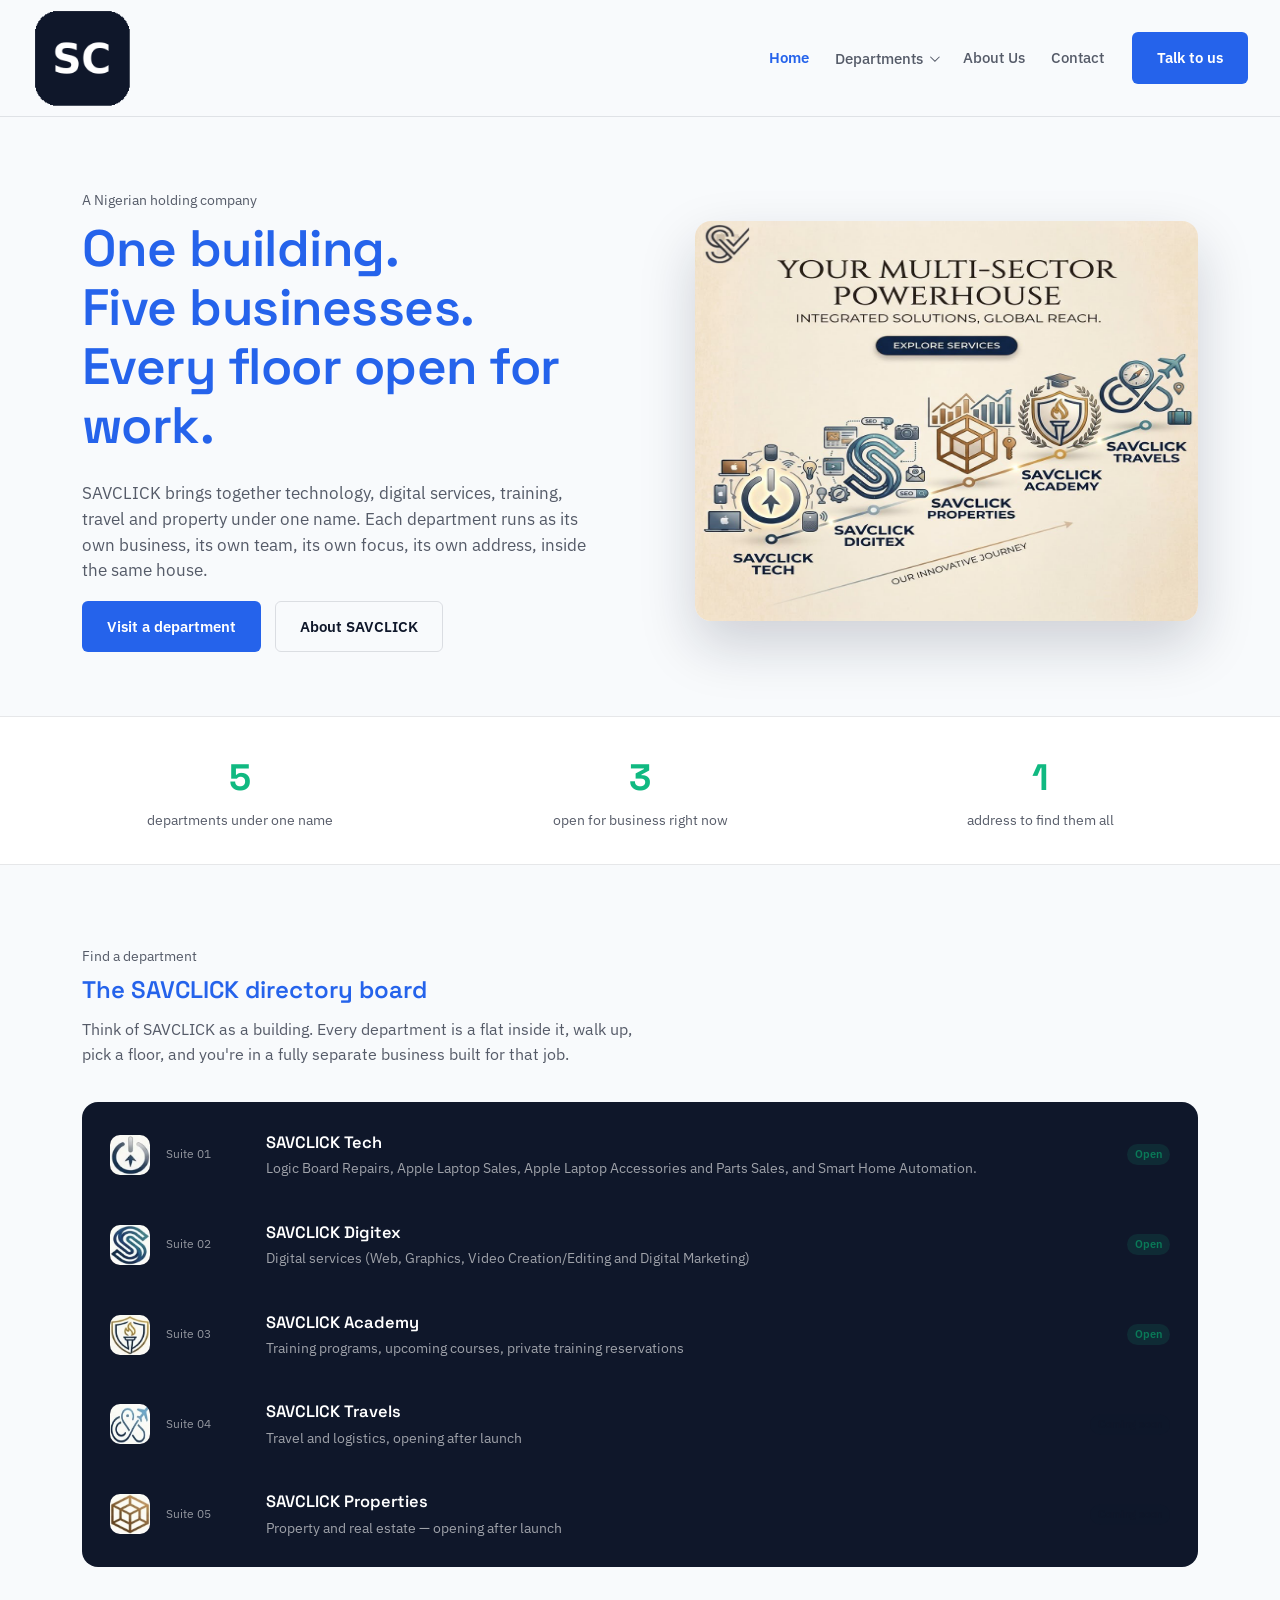
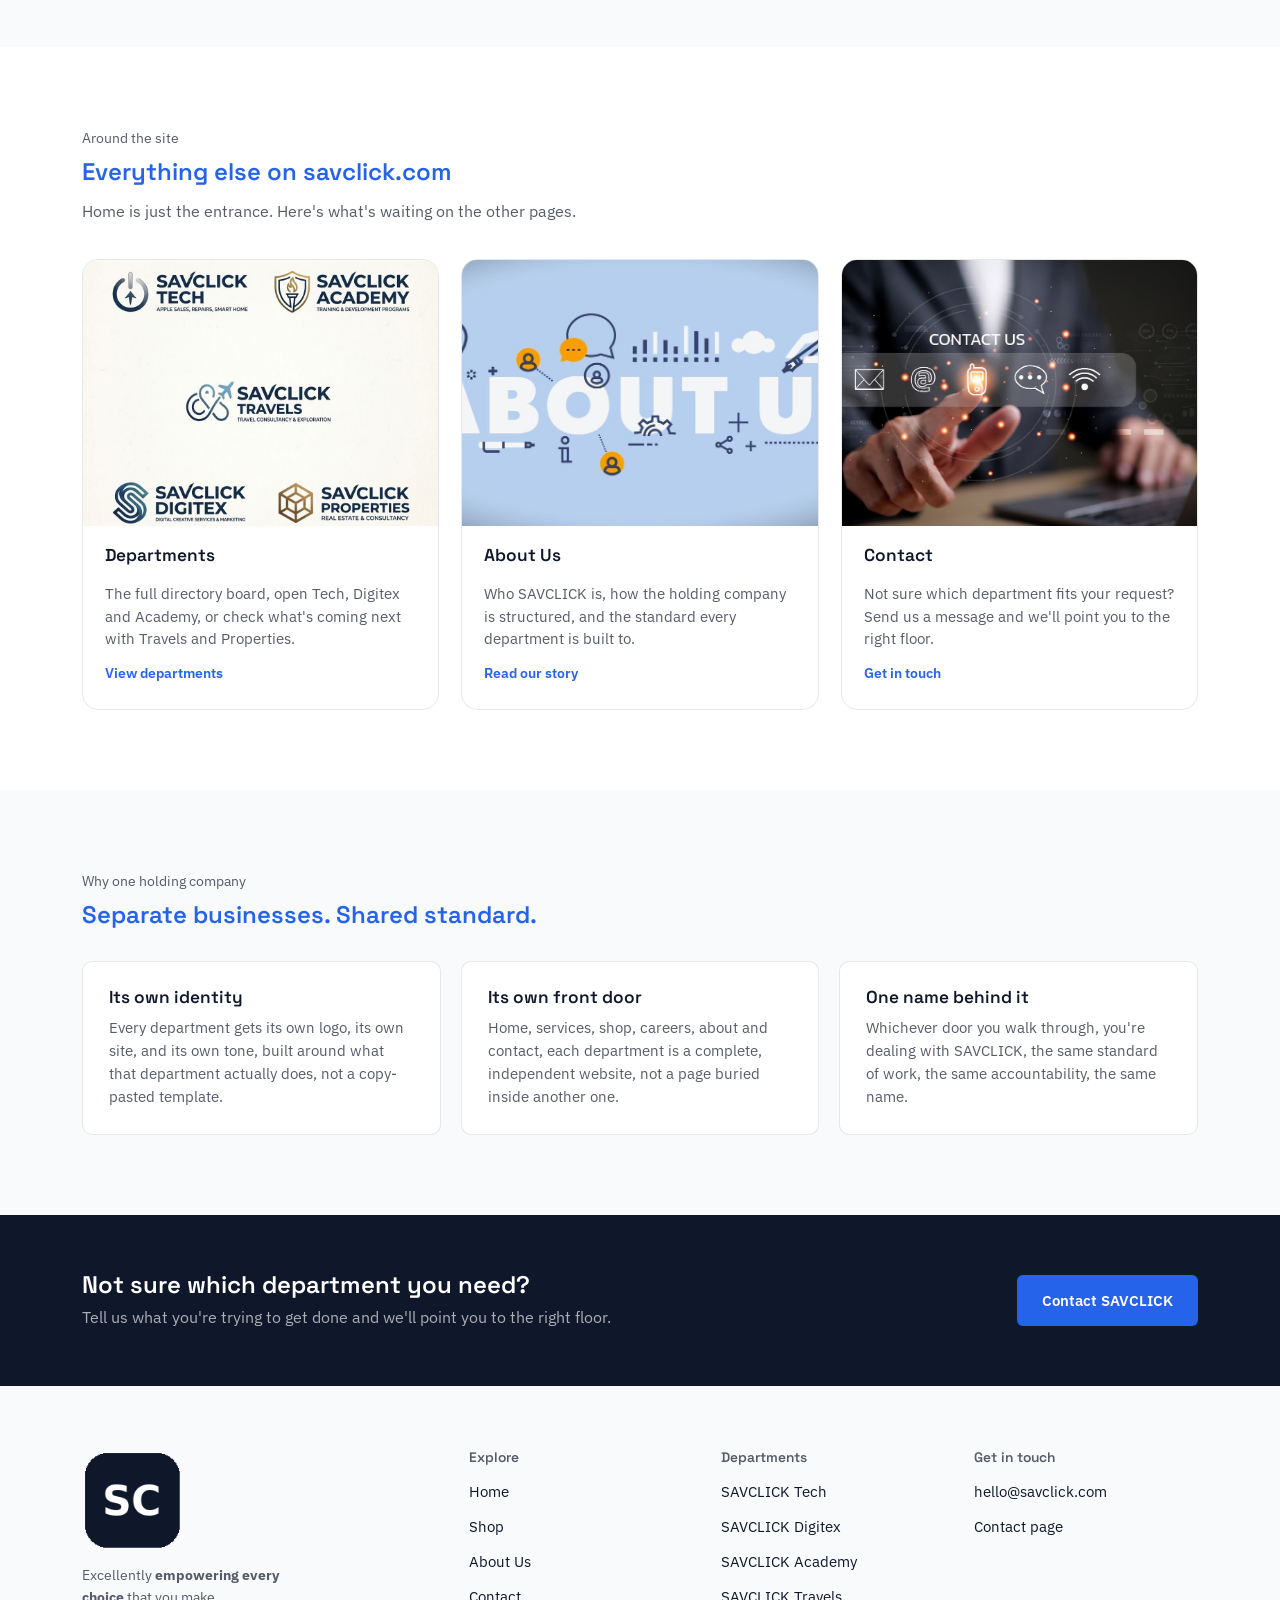
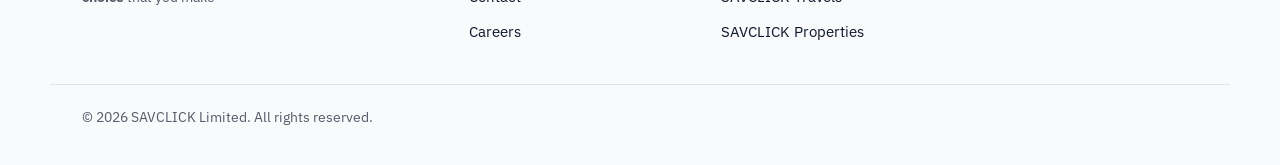
==== commit 4580e9f1: "Add Shop link to footer and fix home page footer logo path - Footer Explore column on every page now" ====
--- a/index.html
+++ b/index.html
@@ -51,7 +51,7 @@
             </a>
             <div class="dropdown-sub" role="group" aria-label="SAVCLICK Tech">
               <a class="dropdown-subitem" href="savclick-tech.html">Macs Repair</a>
-              <a class="dropdown-subitem" href="#" data-construction="Smart Home/Hotel Automation">Smart Home/Hotel Automation<span class="tag tag-soon">Coming soon</span></a>
+              <a class="dropdown-subitem" href="smart-home.html">Smart Home/Hotel Automation</a>
               <a class="dropdown-subitem" href="shop.html">Shop</a>
             </div>
 
@@ -290,7 +290,7 @@
   <div class="container footer-grid">
     <div class="footer-brand">
       <a href="index.html" class="logo">
-        <img src="images/Logo.png" alt="SAVCLICK logo" class="logo-img" width="100" height="100">
+        <img src="images/logo.png" alt="SAVCLICK logo" class="logo-img" width="100" height="100">
       </a>
       <p>Excellently <b>empowering every choice</b> that you make</p>
     </div>
@@ -299,6 +299,7 @@
       <h4>Explore</h4>
       <ul>
         <li><a href="index.html">Home</a></li>
+        <li><a href="shop.html">Shop</a></li>
         <li><a href="about.html">About Us</a></li>
         <li><a href="contact.html">Contact</a></li>
         <li><a href="careers.html">Careers</a></li>
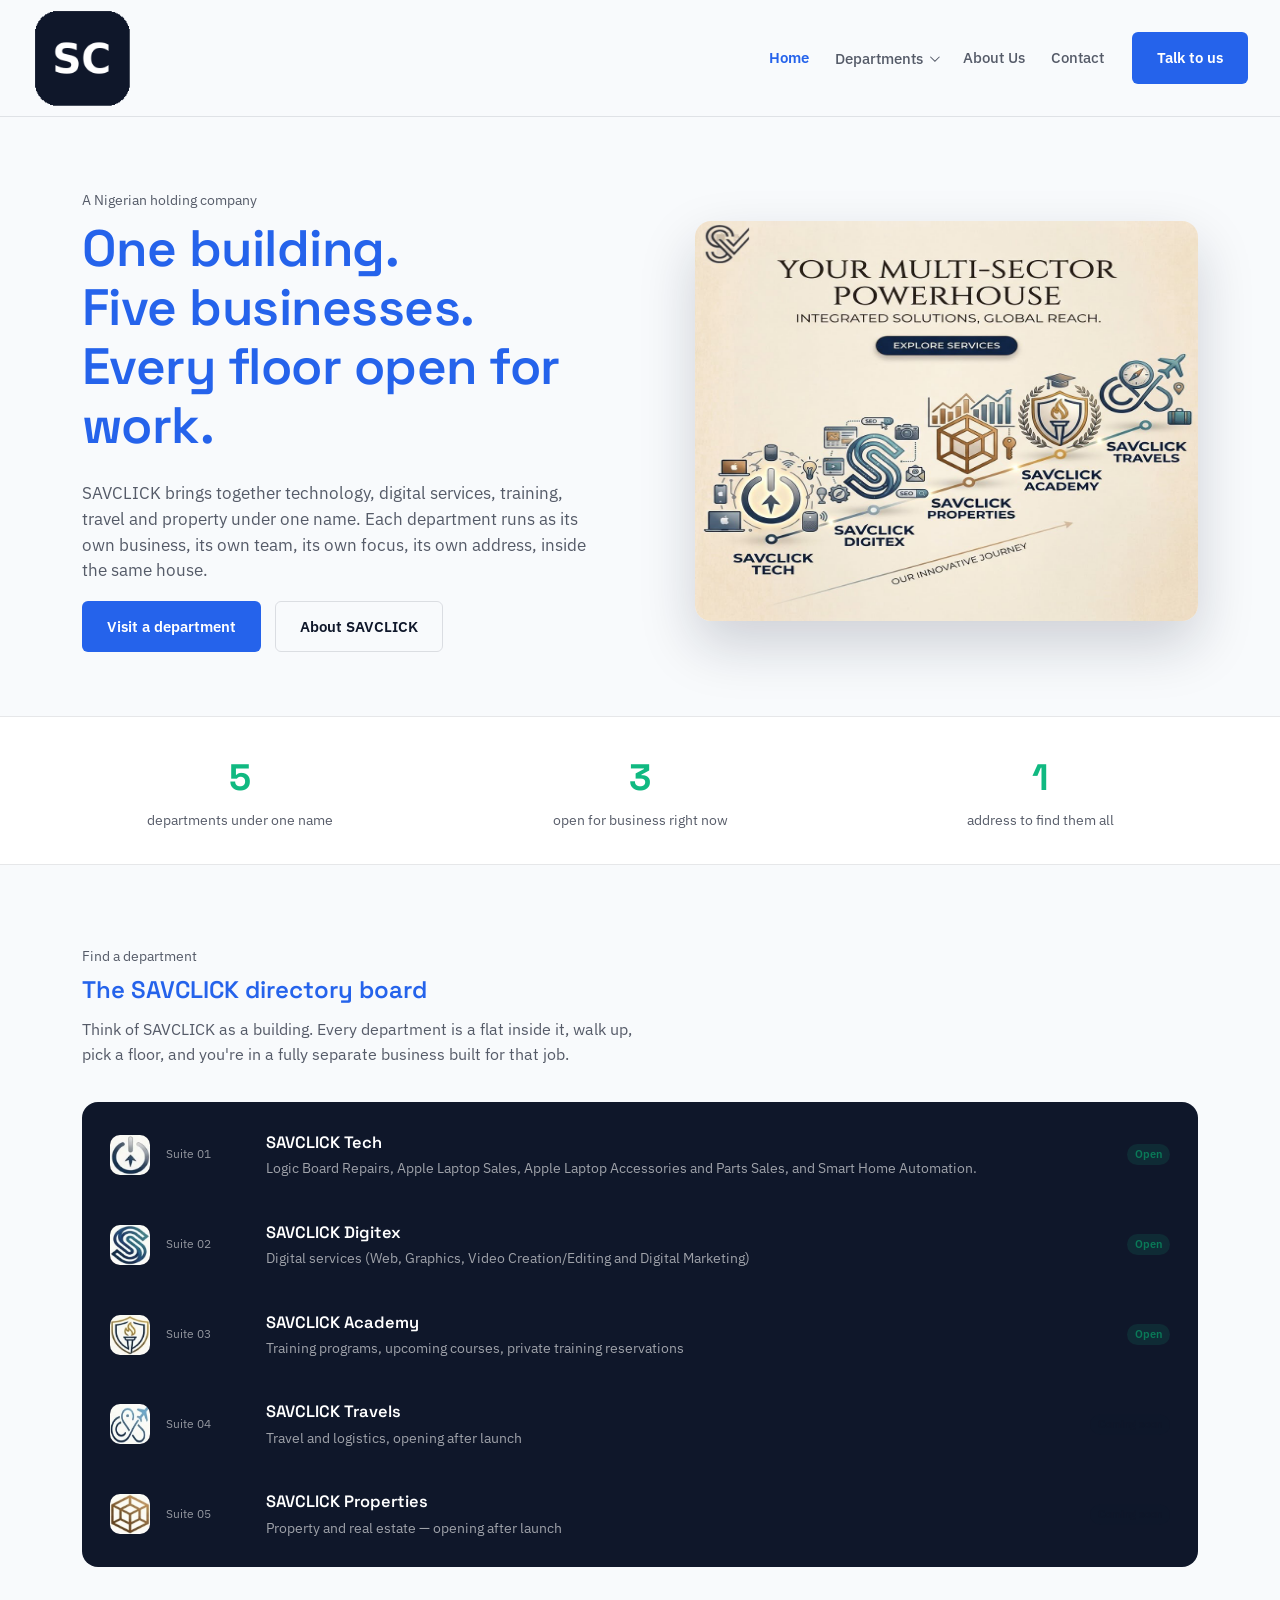
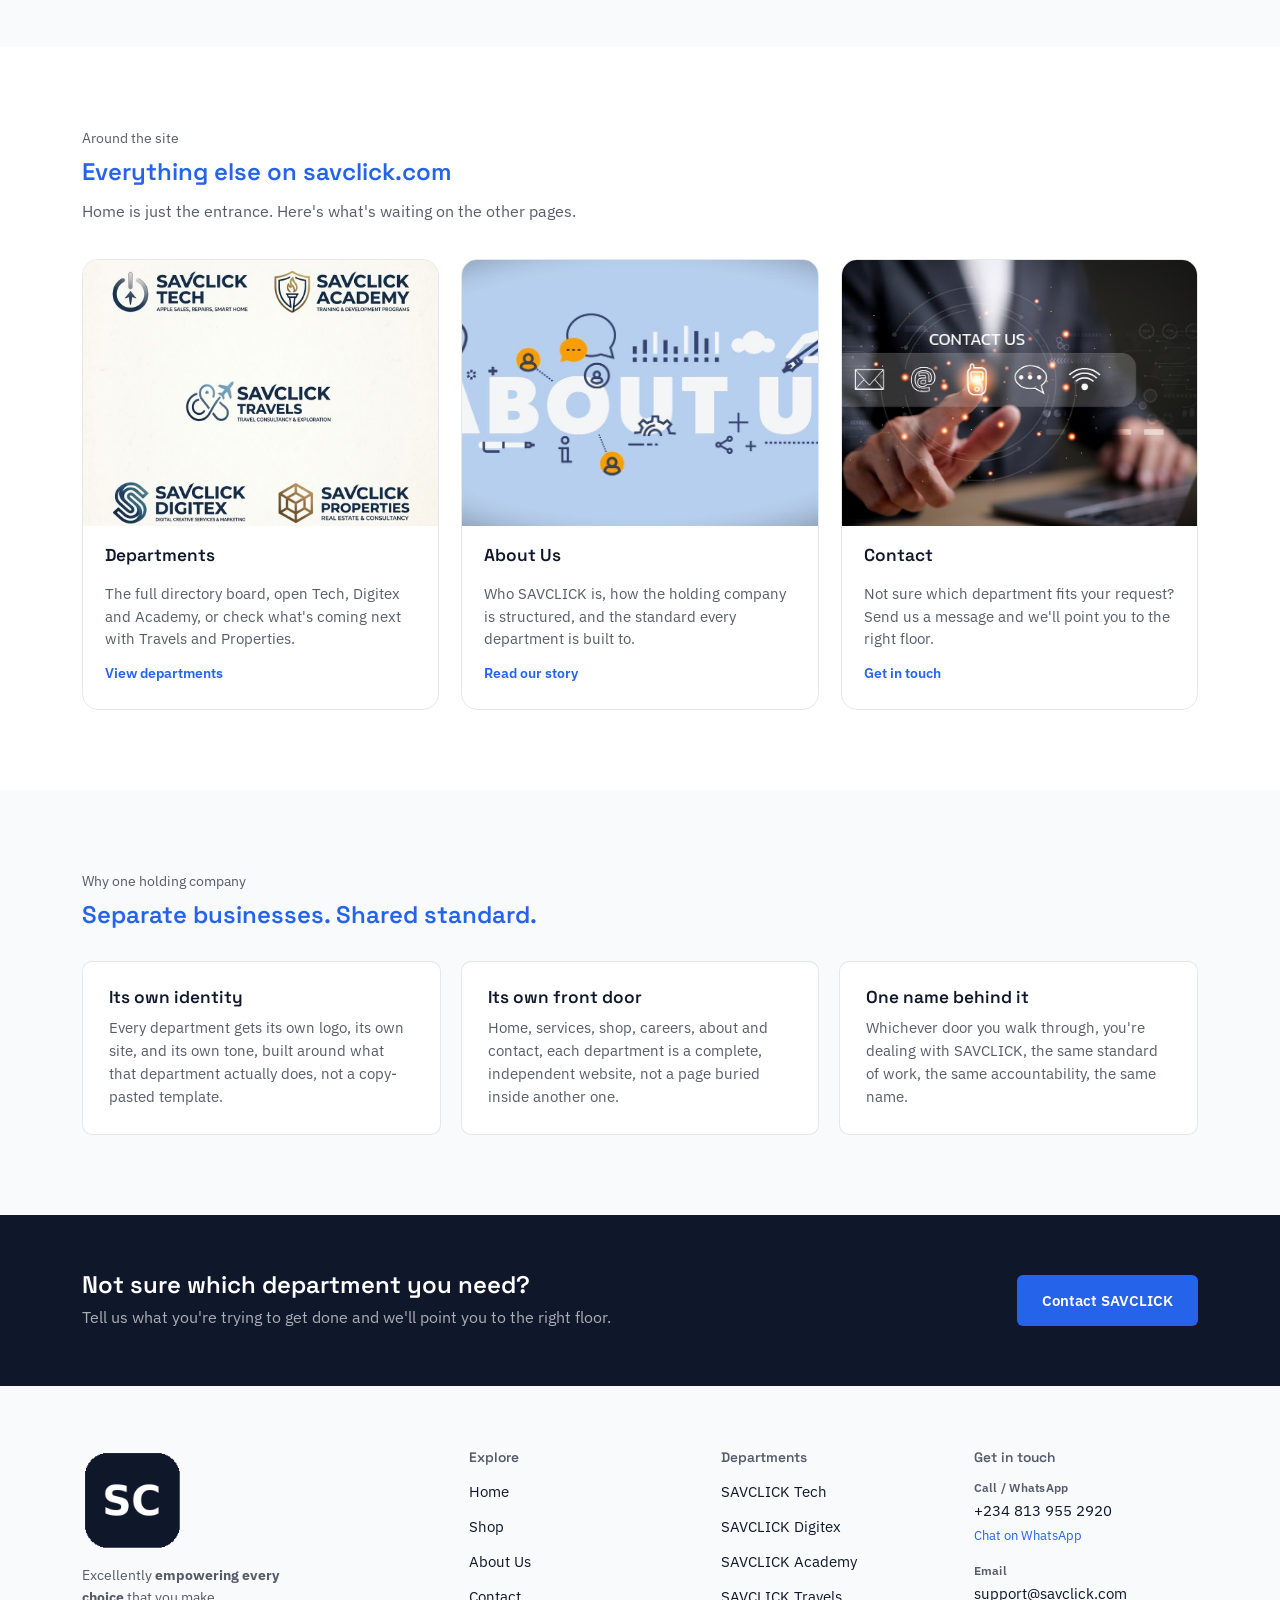
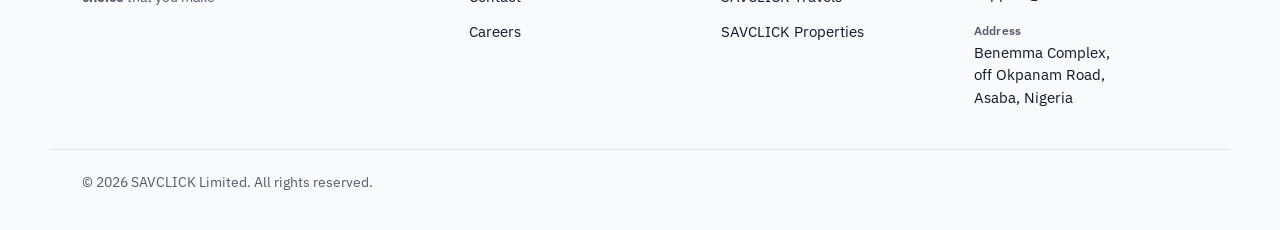
==== commit 9aa769a2: "Update footer contact details on all pages Call/WhatsApp +234 813 955 2920, support@savclick.com and" ====
--- a/index.html
+++ b/index.html
@@ -319,9 +319,20 @@
 
     <div class="footer-col">
       <h4>Get in touch</h4>
-      <ul>
-        <li><a href="mailto:hello@savclick.com">hello@savclick.com</a></li>
-        <li><a href="contact.html">Contact page</a></li>
+      <ul class="footer-contact">
+        <li>
+          <span class="footer-label">Call / WhatsApp</span>
+          <a href="tel:+2348139552920">+234 813 955 2920</a>
+          <a href="https://wa.me/2348139552920" target="_blank" rel="noopener" class="footer-sub">Chat on WhatsApp</a>
+        </li>
+        <li>
+          <span class="footer-label">Email</span>
+          <a href="mailto:support@savclick.com">support@savclick.com</a>
+        </li>
+        <li>
+          <span class="footer-label">Address</span>
+          <a href="https://www.google.com/maps/search/?api=1&amp;query=Benemma+Complex+Okpanam+Road+Asaba+Nigeria" target="_blank" rel="noopener"><address>Benemma Complex,<br>off Okpanam Road,<br>Asaba, Nigeria</address></a>
+        </li>
       </ul>
     </div>
   </div>
--- a/style.css
+++ b/style.css
@@ -323,6 +323,11 @@
 .footer-col ul { display: flex; flex-direction: column; gap: 10px; }
 .footer-col a { font-size: 0.92rem; }
 .footer-col a:hover { color: var(--savclick-azure-action); }
+.footer-contact { gap: 16px !important; }
+.footer-contact li { display: flex; flex-direction: column; gap: 2px; }
+.footer-label { font-size: 0.76rem; font-weight: 600; letter-spacing: 0.02em; color: var(--navy-70); }
+.footer-contact address { font-style: normal; font-size: 0.92rem; line-height: 1.5; }
+.footer-sub { font-size: 0.84rem !important; color: var(--savclick-azure-action); }
 .footer-bottom { padding-top: 22px; font-size: 0.85rem; color: var(--navy-70); }
 
 /* ---------- Construction modal ---------- */
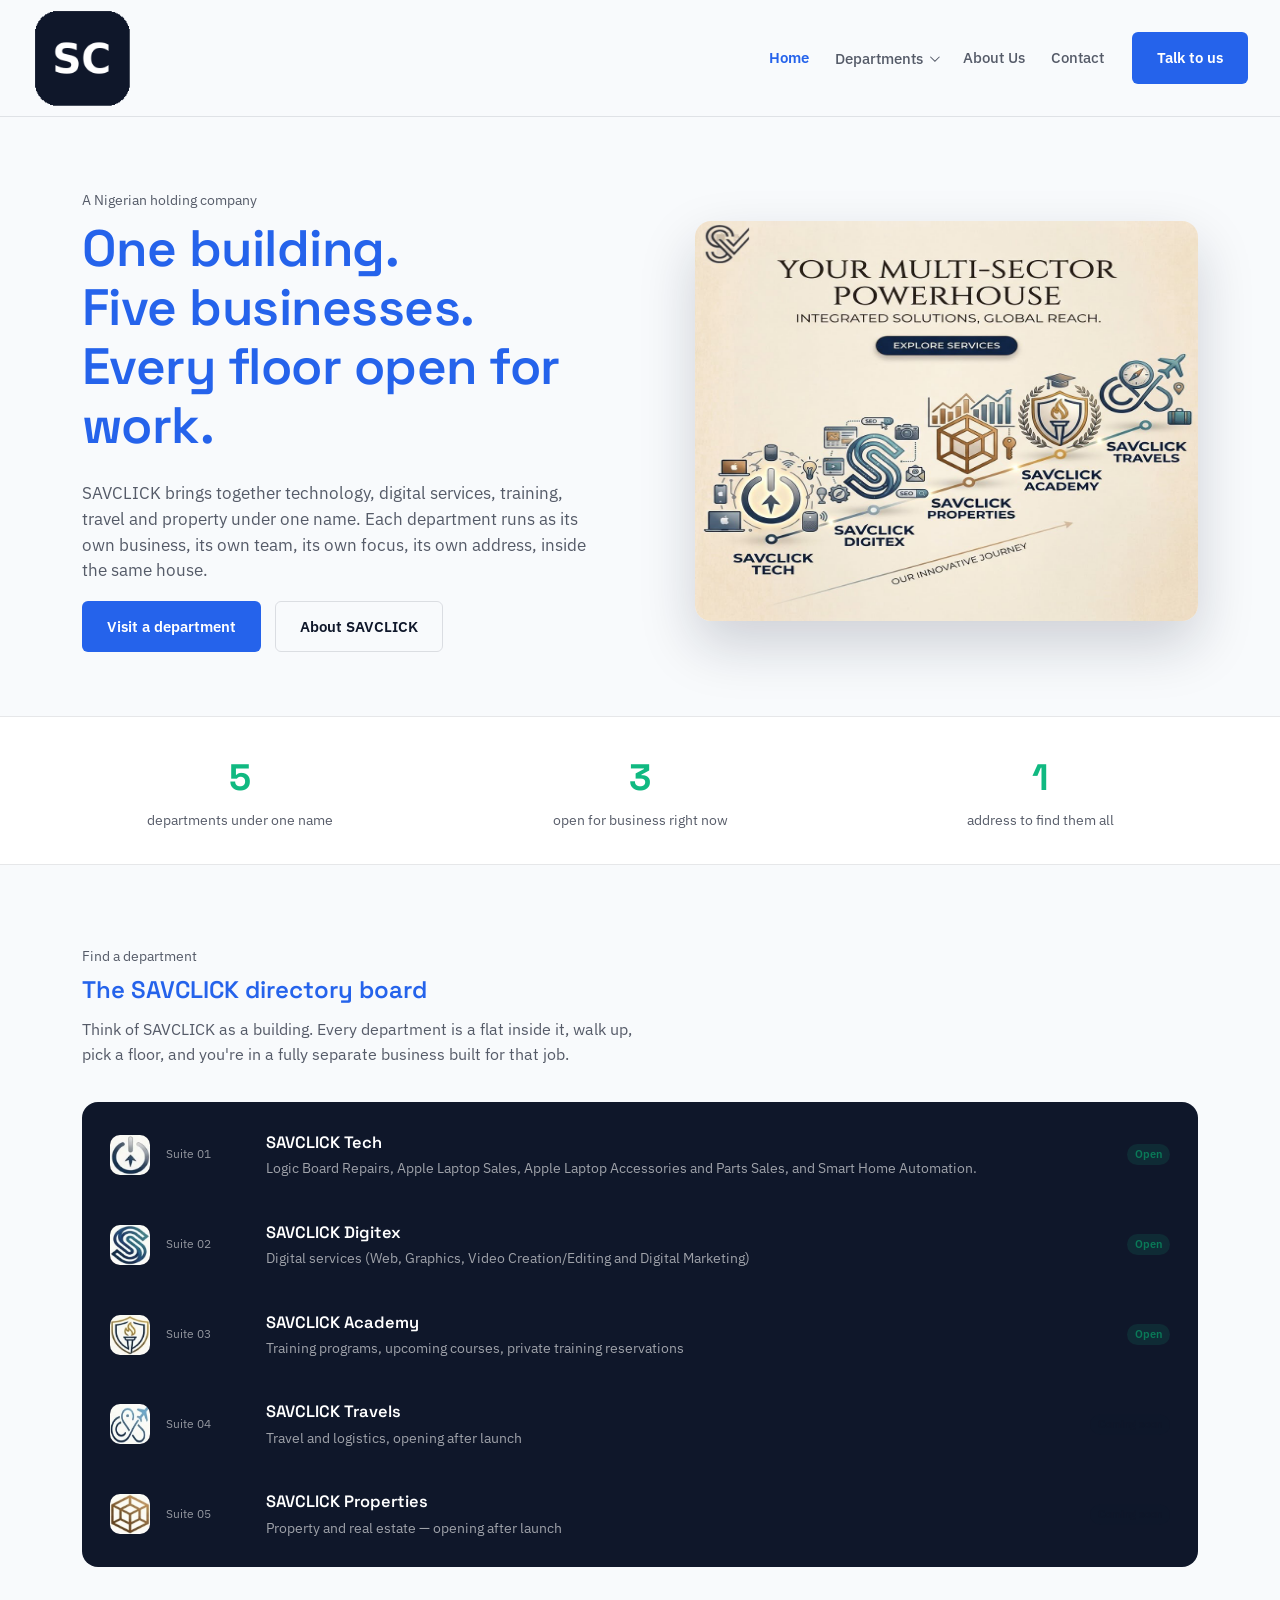
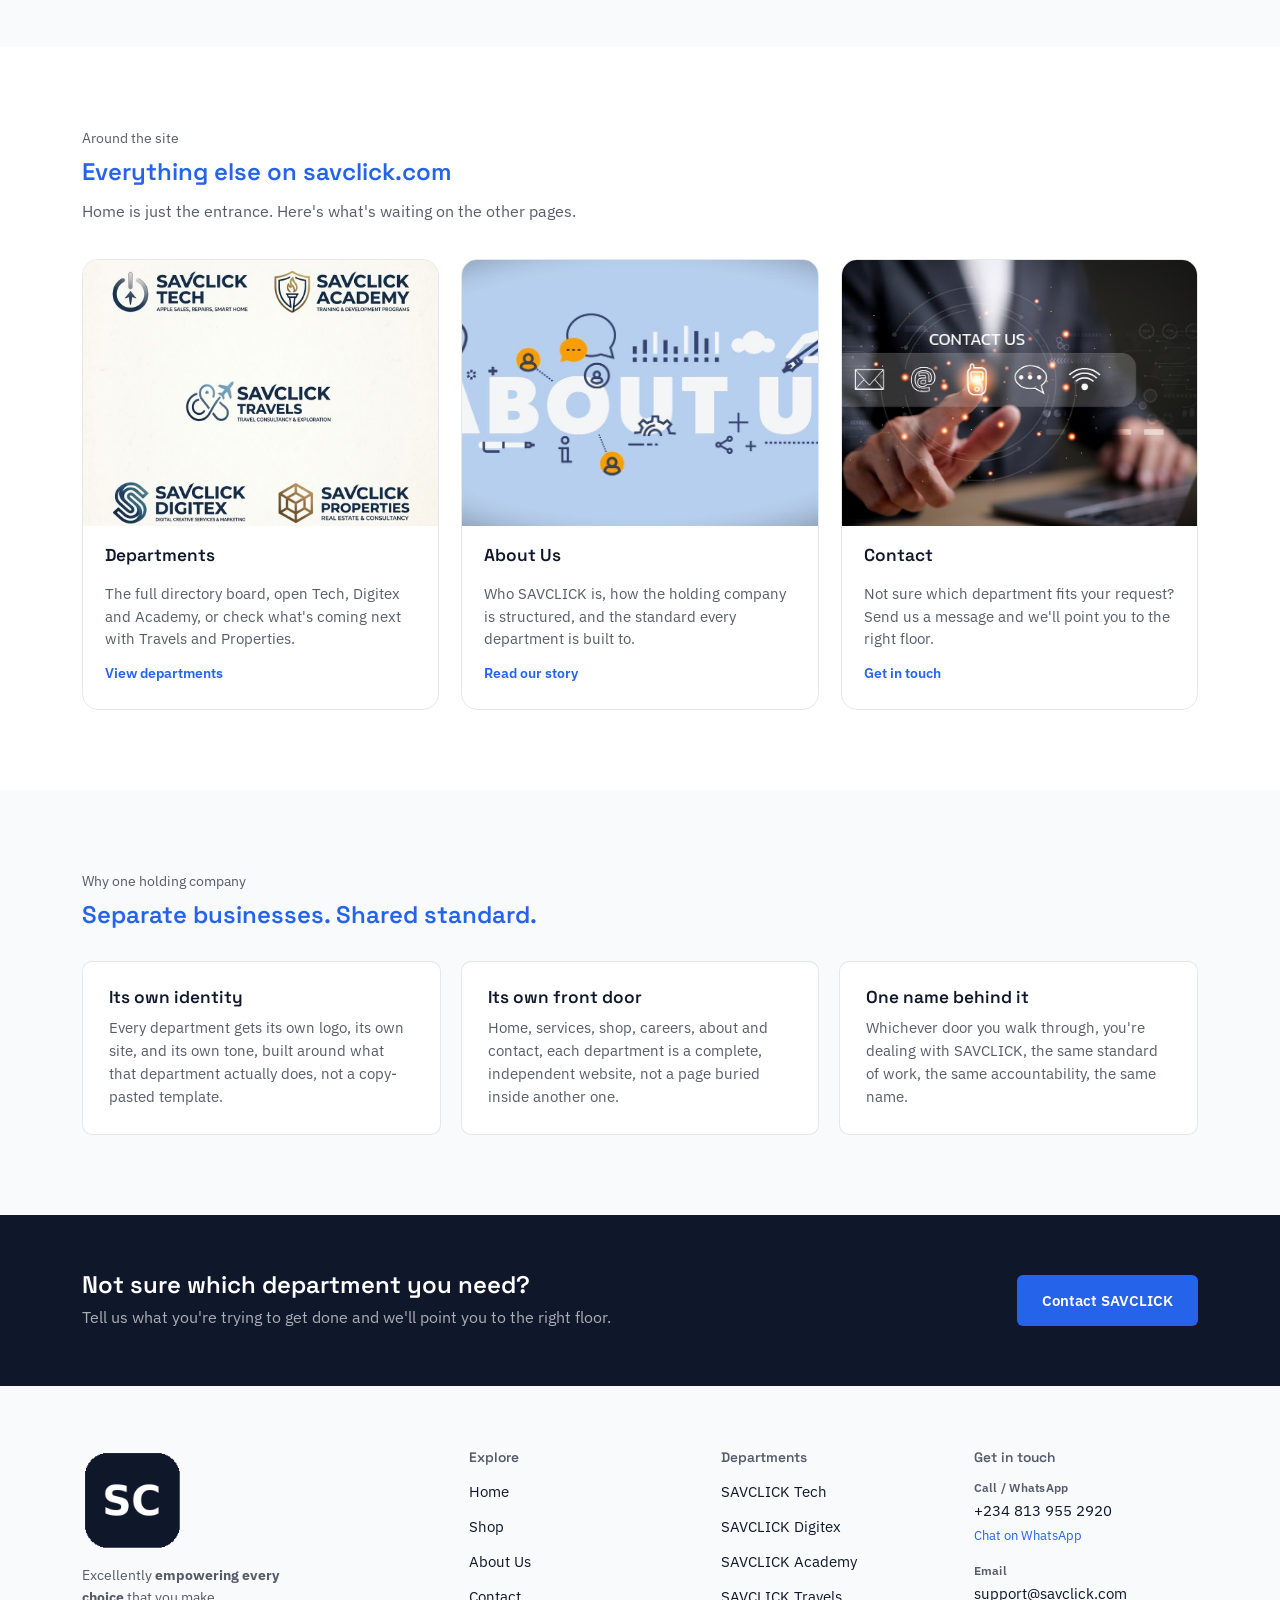
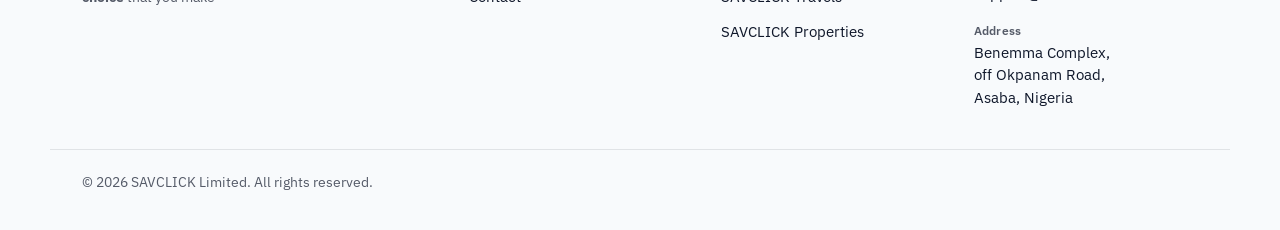
==== commit 9a15d5b2: "Remove footer Careers link (no Careers page) Co-Authored-By: Claude Opus 5.5 <noreply@anthropic.com>" ====
--- a/index.html
+++ b/index.html
@@ -302,7 +302,6 @@
         <li><a href="shop.html">Shop</a></li>
         <li><a href="about.html">About Us</a></li>
         <li><a href="contact.html">Contact</a></li>
-        <li><a href="careers.html">Careers</a></li>
       </ul>
     </div>
 
--- a/style.css
+++ b/style.css
@@ -553,6 +553,7 @@
 
 .map-wrap { border-radius: var(--radius-md); overflow: hidden; border: 1px solid var(--border-hairline); }
 .map-img { width: 100%; height: auto; }
+.map-frame { display: block; width: 100%; height: 260px; border: 0; }
 
 /* ---------- Quick links to departments ---------- */
 .quick-links { padding: 72px 0 88px; }
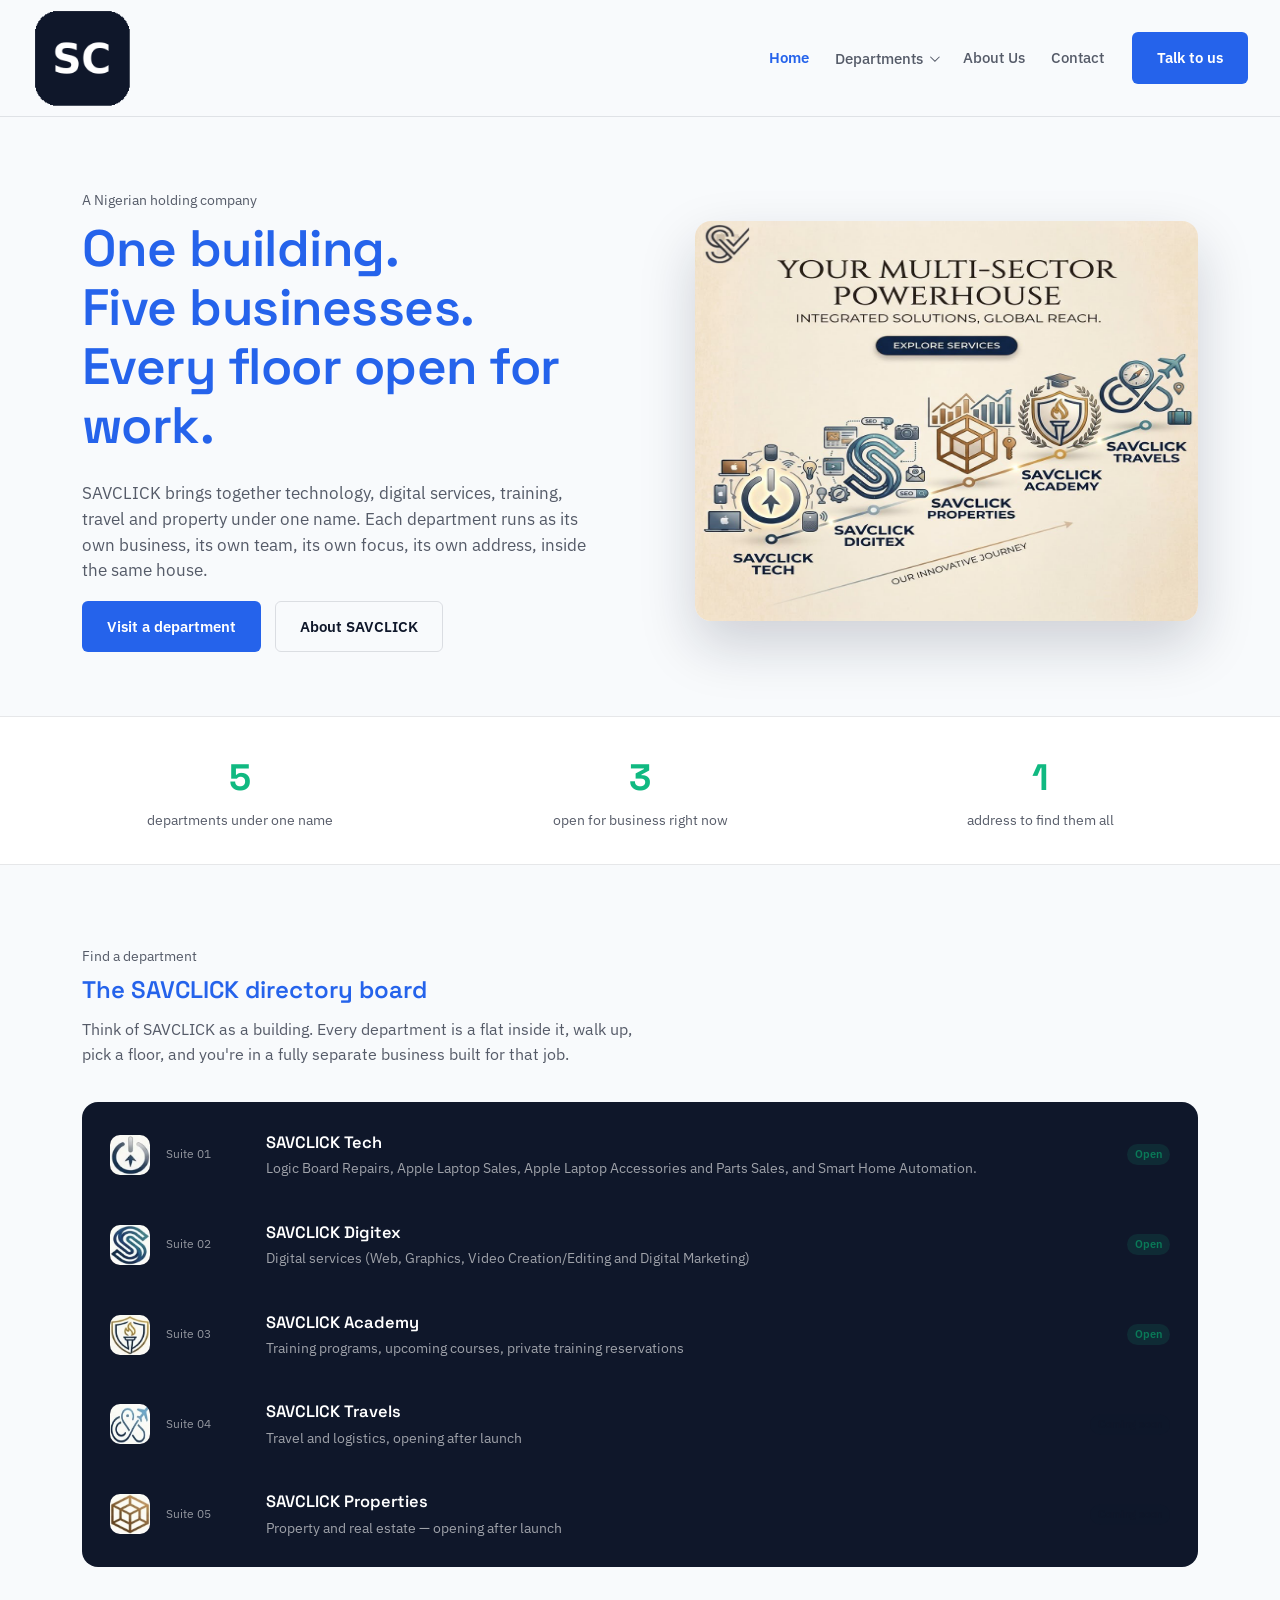
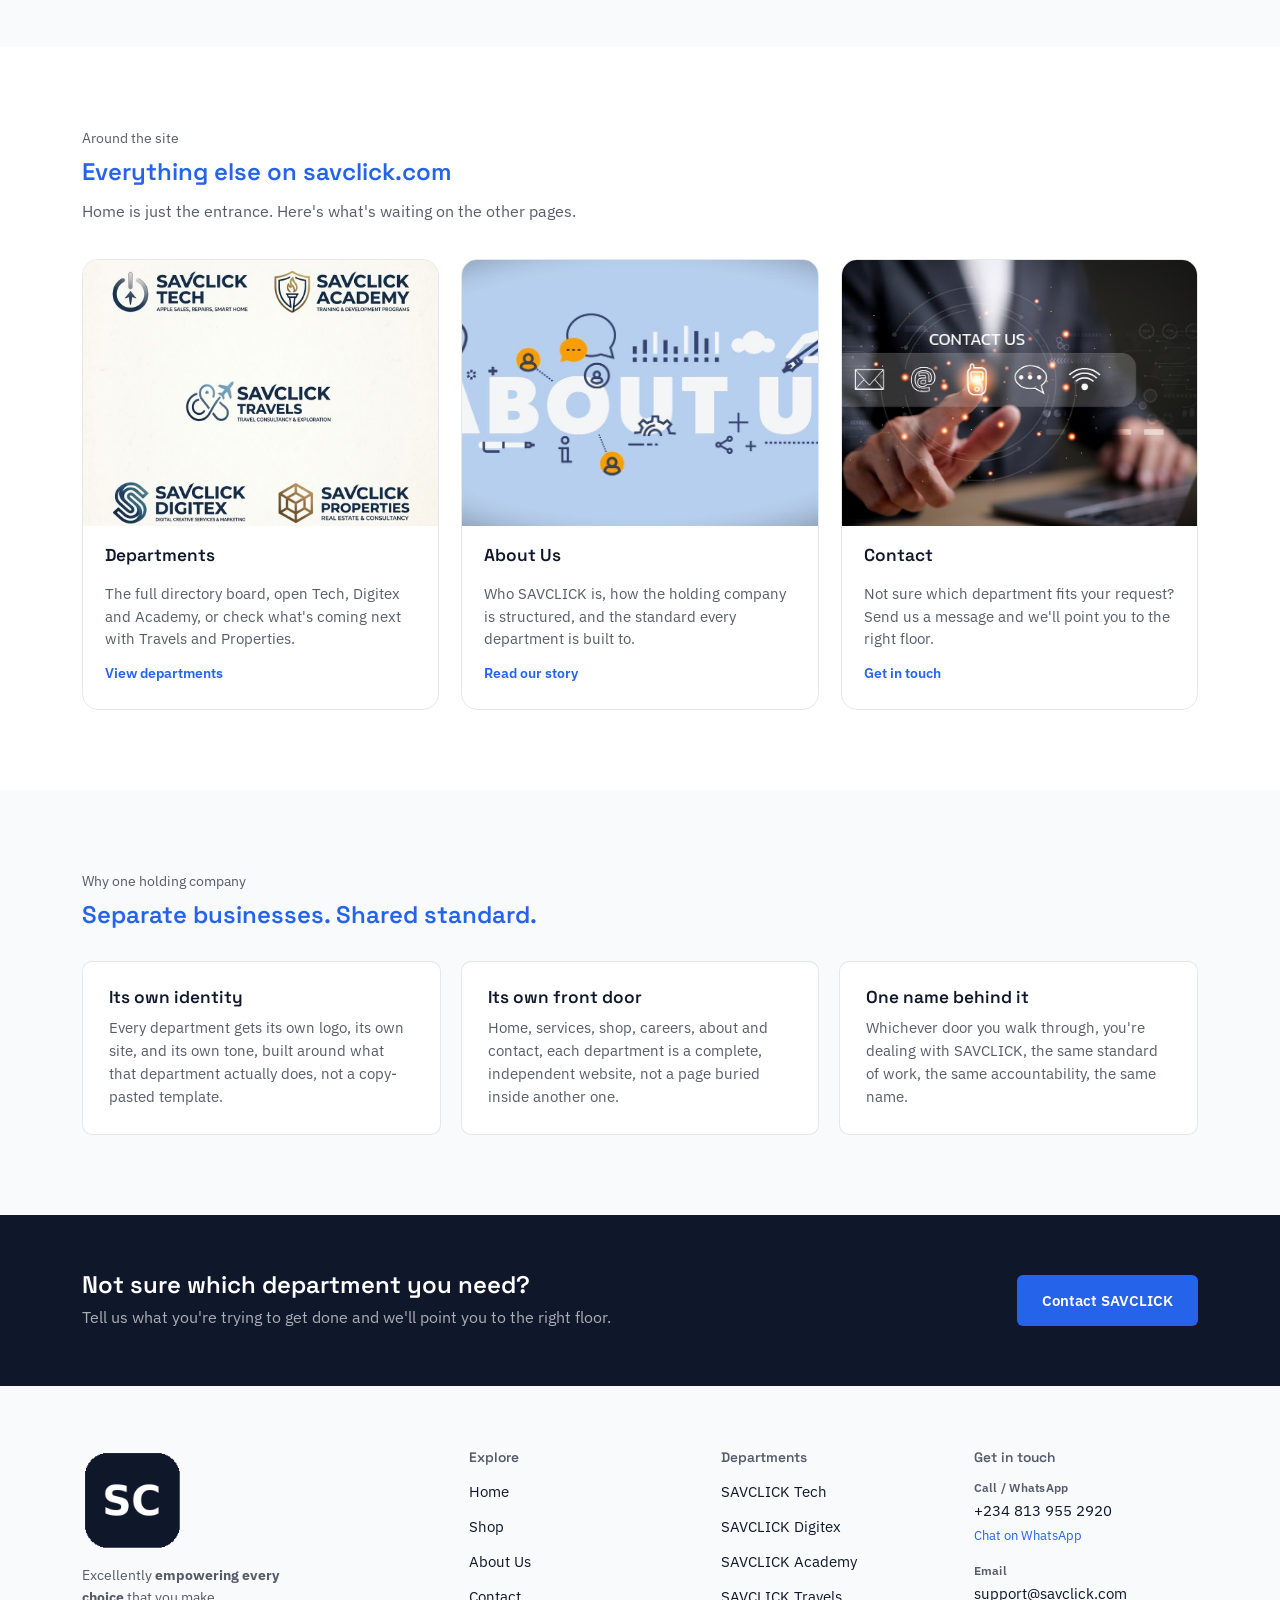
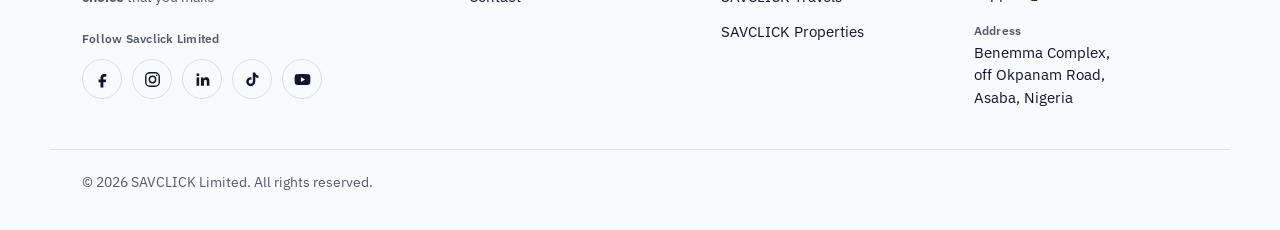
==== commit ab0853db: "Add social media links to footer on all pages Facebook, Instagram, LinkedIn, TikTok and YouTube icon" ====
--- a/index.html
+++ b/index.html
@@ -293,6 +293,16 @@
         <img src="images/logo.png" alt="SAVCLICK logo" class="logo-img" width="100" height="100">
       </a>
       <p>Excellently <b>empowering every choice</b> that you make</p>
+      <div class="footer-social">
+        <p class="footer-label">Follow Savclick Limited</p>
+        <ul>
+          <li><a href="https://www.facebook.com/savclicklimited" target="_blank" rel="noopener" aria-label="SAVCLICK Limited on Facebook" title="Facebook"><svg viewBox="0 0 24 24" fill="none" stroke="currentColor" stroke-width="1.8" aria-hidden="true"><path fill="currentColor" stroke="none" d="M14 8.5h2.8V5H14c-2.6 0-4.5 2-4.5 4.6V12H7v3.5h2.5V22h3.6v-6.5h2.9l.6-3.5h-3.5V9.8c0-.8.4-1.3 1.2-1.3Z"/></svg></a></li>
+          <li><a href="https://www.instagram.com/savclicklimited" target="_blank" rel="noopener" aria-label="SAVCLICK Limited on Instagram" title="Instagram"><svg viewBox="0 0 24 24" fill="none" stroke="currentColor" stroke-width="1.8" aria-hidden="true"><rect x="3.5" y="3.5" width="17" height="17" rx="5"/><circle cx="12" cy="12" r="4"/><circle cx="17.3" cy="6.7" r="1" fill="currentColor" stroke="none"/></svg></a></li>
+          <li><a href="https://www.linkedin.com/company/savclicklimited" target="_blank" rel="noopener" aria-label="SAVCLICK Limited on LinkedIn" title="LinkedIn"><svg viewBox="0 0 24 24" fill="none" stroke="currentColor" stroke-width="1.8" aria-hidden="true"><path fill="currentColor" stroke="none" d="M4.5 9.5h3.3V20H4.5zM6.2 4a1.9 1.9 0 1 1 0 3.8 1.9 1.9 0 0 1 0-3.8ZM10 9.5h3.2v1.5h.1c.5-.9 1.6-1.8 3.3-1.8 3.5 0 4.1 2.3 4.1 5.2V20h-3.3v-4.9c0-1.2 0-2.7-1.6-2.7-1.7 0-1.9 1.3-1.9 2.6v5H10Z"/></svg></a></li>
+          <li><a href="https://www.tiktok.com/@savclicklimited" target="_blank" rel="noopener" aria-label="SAVCLICK Limited on TikTok" title="TikTok"><svg viewBox="0 0 24 24" fill="none" stroke="currentColor" stroke-width="1.8" aria-hidden="true"><path fill="currentColor" stroke="none" d="M15.5 3c.3 2.2 1.7 3.7 4 3.9v3.1c-1.4 0-2.8-.4-4-1.2v5.9a5.7 5.7 0 1 1-5.7-5.7l.9.1v3.2a2.6 2.6 0 1 0 1.7 2.4V3Z"/></svg></a></li>
+          <li><a href="https://www.youtube.com/@savclicklimited" target="_blank" rel="noopener" aria-label="SAVCLICK Limited on YouTube" title="YouTube"><svg viewBox="0 0 24 24" fill="none" stroke="currentColor" stroke-width="1.8" aria-hidden="true"><path fill="currentColor" stroke="none" d="M21.6 7.2a2.6 2.6 0 0 0-1.8-1.8C18.2 5 12 5 12 5s-6.2 0-7.8.4a2.6 2.6 0 0 0-1.8 1.8C2 8.8 2 12 2 12s0 3.2.4 4.8a2.6 2.6 0 0 0 1.8 1.8c1.6.4 7.8.4 7.8.4s6.2 0 7.8-.4a2.6 2.6 0 0 0 1.8-1.8c.4-1.6.4-4.8.4-4.8s0-3.2-.4-4.8ZM10 15V9l5.2 3Z"/></svg></a></li>
+        </ul>
+      </div>
     </div>
 
     <div class="footer-col">
--- a/style.css
+++ b/style.css
@@ -319,6 +319,17 @@
 .site-footer { padding: 64px 0 24px; background: var(--savclick-plat-bg); }
 .footer-grid { display: grid; grid-template-columns: 1.6fr 1fr 1fr 1fr; gap: 28px; padding-bottom: 40px; border-bottom: 1px solid var(--border-hairline); }
 .footer-brand p { color: var(--navy-70); font-size: 0.9rem; margin-top: 14px; max-width: 240px; }
+.footer-social { margin-top: 22px; }
+.footer-brand .footer-social .footer-label { display: block; margin: 0 0 10px; font-size: 0.76rem; }
+.footer-social ul { display: flex; flex-wrap: wrap; gap: 10px; }
+.footer-social a {
+  width: 40px; height: 40px; border-radius: 50%;
+  display: flex; align-items: center; justify-content: center;
+  border: 1px solid var(--navy-14); color: var(--savclick-navy-primary);
+  transition: background 0.15s ease, color 0.15s ease, border-color 0.15s ease;
+}
+.footer-social a:hover { background: var(--savclick-azure-action); border-color: var(--savclick-azure-action); color: var(--white); }
+.footer-social svg { width: 19px; height: 19px; }
 .footer-col h4 { font-size: 0.86rem; margin-bottom: 14px; color: var(--navy-70); font-weight: 600; }
 .footer-col ul { display: flex; flex-direction: column; gap: 10px; }
 .footer-col a { font-size: 0.92rem; }
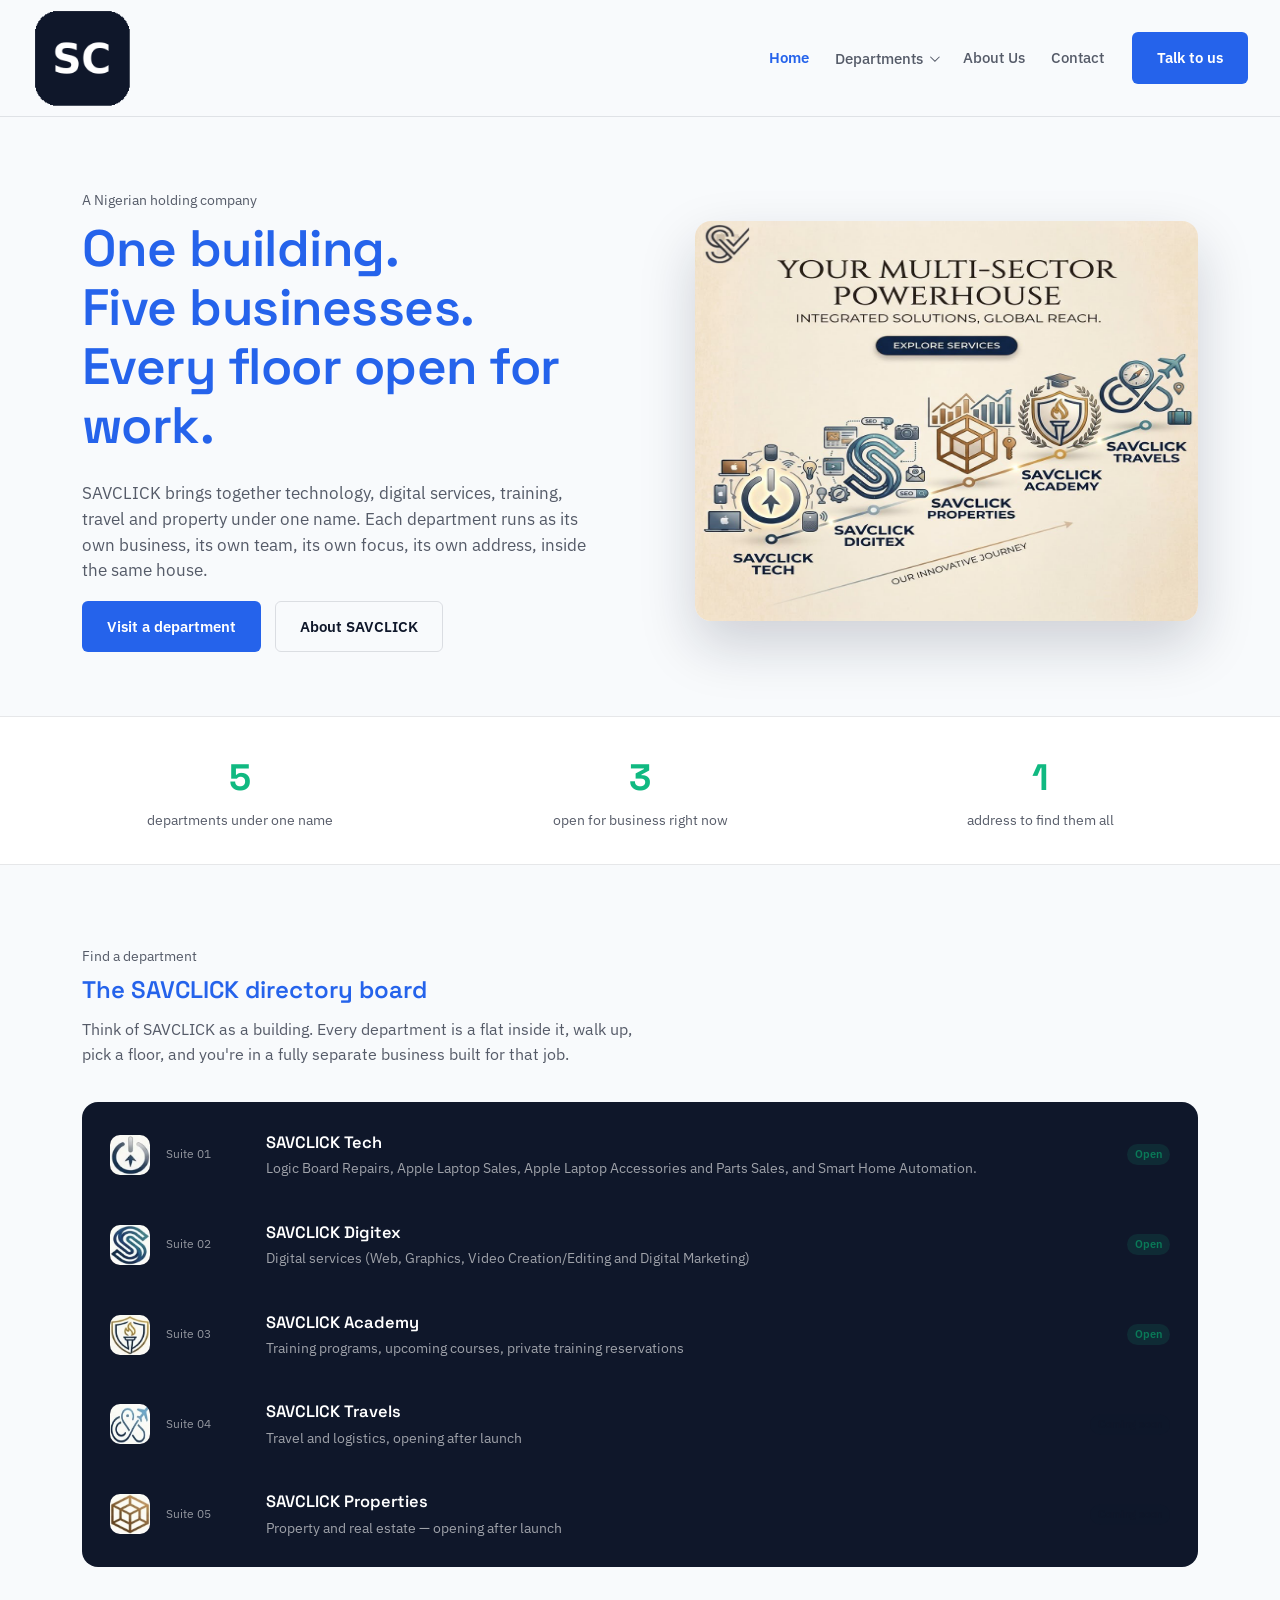
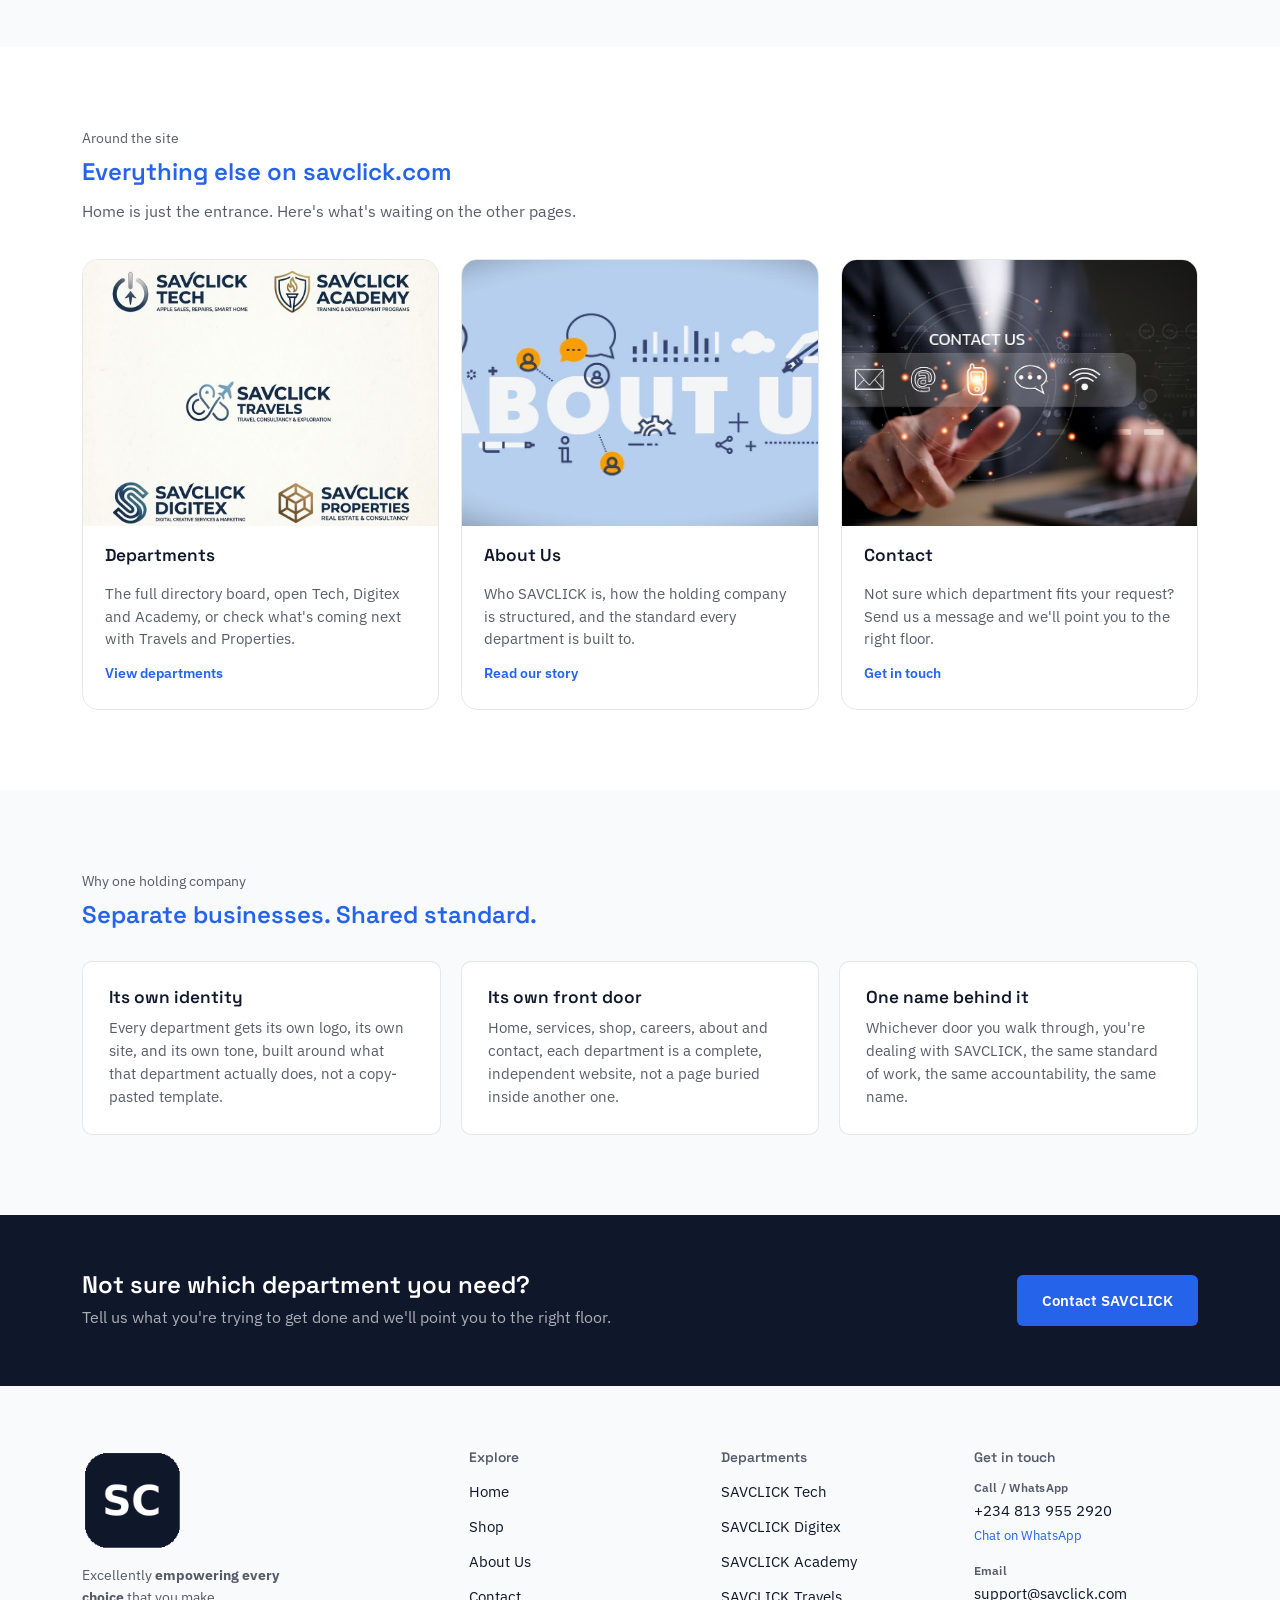
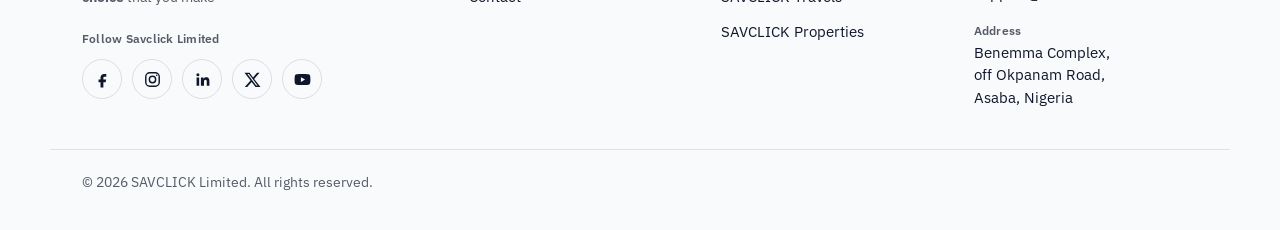
==== commit 12170215: "Use real social media profile links in footer Facebook, Instagram, LinkedIn and YouTube now point to" ====
--- a/index.html
+++ b/index.html
@@ -296,11 +296,11 @@
       <div class="footer-social">
         <p class="footer-label">Follow Savclick Limited</p>
         <ul>
-          <li><a href="https://www.facebook.com/savclicklimited" target="_blank" rel="noopener" aria-label="SAVCLICK Limited on Facebook" title="Facebook"><svg viewBox="0 0 24 24" fill="none" stroke="currentColor" stroke-width="1.8" aria-hidden="true"><path fill="currentColor" stroke="none" d="M14 8.5h2.8V5H14c-2.6 0-4.5 2-4.5 4.6V12H7v3.5h2.5V22h3.6v-6.5h2.9l.6-3.5h-3.5V9.8c0-.8.4-1.3 1.2-1.3Z"/></svg></a></li>
-          <li><a href="https://www.instagram.com/savclicklimited" target="_blank" rel="noopener" aria-label="SAVCLICK Limited on Instagram" title="Instagram"><svg viewBox="0 0 24 24" fill="none" stroke="currentColor" stroke-width="1.8" aria-hidden="true"><rect x="3.5" y="3.5" width="17" height="17" rx="5"/><circle cx="12" cy="12" r="4"/><circle cx="17.3" cy="6.7" r="1" fill="currentColor" stroke="none"/></svg></a></li>
-          <li><a href="https://www.linkedin.com/company/savclicklimited" target="_blank" rel="noopener" aria-label="SAVCLICK Limited on LinkedIn" title="LinkedIn"><svg viewBox="0 0 24 24" fill="none" stroke="currentColor" stroke-width="1.8" aria-hidden="true"><path fill="currentColor" stroke="none" d="M4.5 9.5h3.3V20H4.5zM6.2 4a1.9 1.9 0 1 1 0 3.8 1.9 1.9 0 0 1 0-3.8ZM10 9.5h3.2v1.5h.1c.5-.9 1.6-1.8 3.3-1.8 3.5 0 4.1 2.3 4.1 5.2V20h-3.3v-4.9c0-1.2 0-2.7-1.6-2.7-1.7 0-1.9 1.3-1.9 2.6v5H10Z"/></svg></a></li>
-          <li><a href="https://www.tiktok.com/@savclicklimited" target="_blank" rel="noopener" aria-label="SAVCLICK Limited on TikTok" title="TikTok"><svg viewBox="0 0 24 24" fill="none" stroke="currentColor" stroke-width="1.8" aria-hidden="true"><path fill="currentColor" stroke="none" d="M15.5 3c.3 2.2 1.7 3.7 4 3.9v3.1c-1.4 0-2.8-.4-4-1.2v5.9a5.7 5.7 0 1 1-5.7-5.7l.9.1v3.2a2.6 2.6 0 1 0 1.7 2.4V3Z"/></svg></a></li>
-          <li><a href="https://www.youtube.com/@savclicklimited" target="_blank" rel="noopener" aria-label="SAVCLICK Limited on YouTube" title="YouTube"><svg viewBox="0 0 24 24" fill="none" stroke="currentColor" stroke-width="1.8" aria-hidden="true"><path fill="currentColor" stroke="none" d="M21.6 7.2a2.6 2.6 0 0 0-1.8-1.8C18.2 5 12 5 12 5s-6.2 0-7.8.4a2.6 2.6 0 0 0-1.8 1.8C2 8.8 2 12 2 12s0 3.2.4 4.8a2.6 2.6 0 0 0 1.8 1.8c1.6.4 7.8.4 7.8.4s6.2 0 7.8-.4a2.6 2.6 0 0 0 1.8-1.8c.4-1.6.4-4.8.4-4.8s0-3.2-.4-4.8ZM10 15V9l5.2 3Z"/></svg></a></li>
+          <li><a href="https://www.facebook.com/share/18RCKYT39h/" target="_blank" rel="noopener" aria-label="SAVCLICK Limited on Facebook" title="Facebook"><svg viewBox="0 0 24 24" fill="none" stroke="currentColor" stroke-width="1.8" aria-hidden="true"><path fill="currentColor" stroke="none" d="M14 8.5h2.8V5H14c-2.6 0-4.5 2-4.5 4.6V12H7v3.5h2.5V22h3.6v-6.5h2.9l.6-3.5h-3.5V9.8c0-.8.4-1.3 1.2-1.3Z"/></svg></a></li>
+          <li><a href="https://www.instagram.com/_savclick/" target="_blank" rel="noopener" aria-label="SAVCLICK Limited on Instagram" title="Instagram"><svg viewBox="0 0 24 24" fill="none" stroke="currentColor" stroke-width="1.8" aria-hidden="true"><rect x="3.5" y="3.5" width="17" height="17" rx="5"/><circle cx="12" cy="12" r="4"/><circle cx="17.3" cy="6.7" r="1" fill="currentColor" stroke="none"/></svg></a></li>
+          <li><a href="https://www.linkedin.com/company/savclick/" target="_blank" rel="noopener" aria-label="SAVCLICK Limited on LinkedIn" title="LinkedIn"><svg viewBox="0 0 24 24" fill="none" stroke="currentColor" stroke-width="1.8" aria-hidden="true"><path fill="currentColor" stroke="none" d="M4.5 9.5h3.3V20H4.5zM6.2 4a1.9 1.9 0 1 1 0 3.8 1.9 1.9 0 0 1 0-3.8ZM10 9.5h3.2v1.5h.1c.5-.9 1.6-1.8 3.3-1.8 3.5 0 4.1 2.3 4.1 5.2V20h-3.3v-4.9c0-1.2 0-2.7-1.6-2.7-1.7 0-1.9 1.3-1.9 2.6v5H10Z"/></svg></a></li>
+          <li><a href="https://x.com/savclick" target="_blank" rel="noopener" aria-label="SAVCLICK Limited on X" title="X"><svg viewBox="0 0 24 24" fill="none" stroke="currentColor" stroke-width="1.8" aria-hidden="true"><path fill="currentColor" stroke="none" d="M17.8 3.5h3.1l-6.8 7.8 8 10.2h-6.3l-4.9-6.4-5.6 6.4H2.2l7.3-8.3L1.9 3.5h6.4l4.4 5.9Zm-1.1 16.2h1.7L7.4 5.2H5.6Z"/></svg></a></li>
+          <li><a href="https://www.youtube.com/@savclickchannel2860" target="_blank" rel="noopener" aria-label="SAVCLICK Limited on YouTube" title="YouTube"><svg viewBox="0 0 24 24" fill="none" stroke="currentColor" stroke-width="1.8" aria-hidden="true"><path fill="currentColor" stroke="none" d="M21.6 7.2a2.6 2.6 0 0 0-1.8-1.8C18.2 5 12 5 12 5s-6.2 0-7.8.4a2.6 2.6 0 0 0-1.8 1.8C2 8.8 2 12 2 12s0 3.2.4 4.8a2.6 2.6 0 0 0 1.8 1.8c1.6.4 7.8.4 7.8.4s6.2 0 7.8-.4a2.6 2.6 0 0 0 1.8-1.8c.4-1.6.4-4.8.4-4.8s0-3.2-.4-4.8ZM10 15V9l5.2 3Z"/></svg></a></li>
         </ul>
       </div>
     </div>
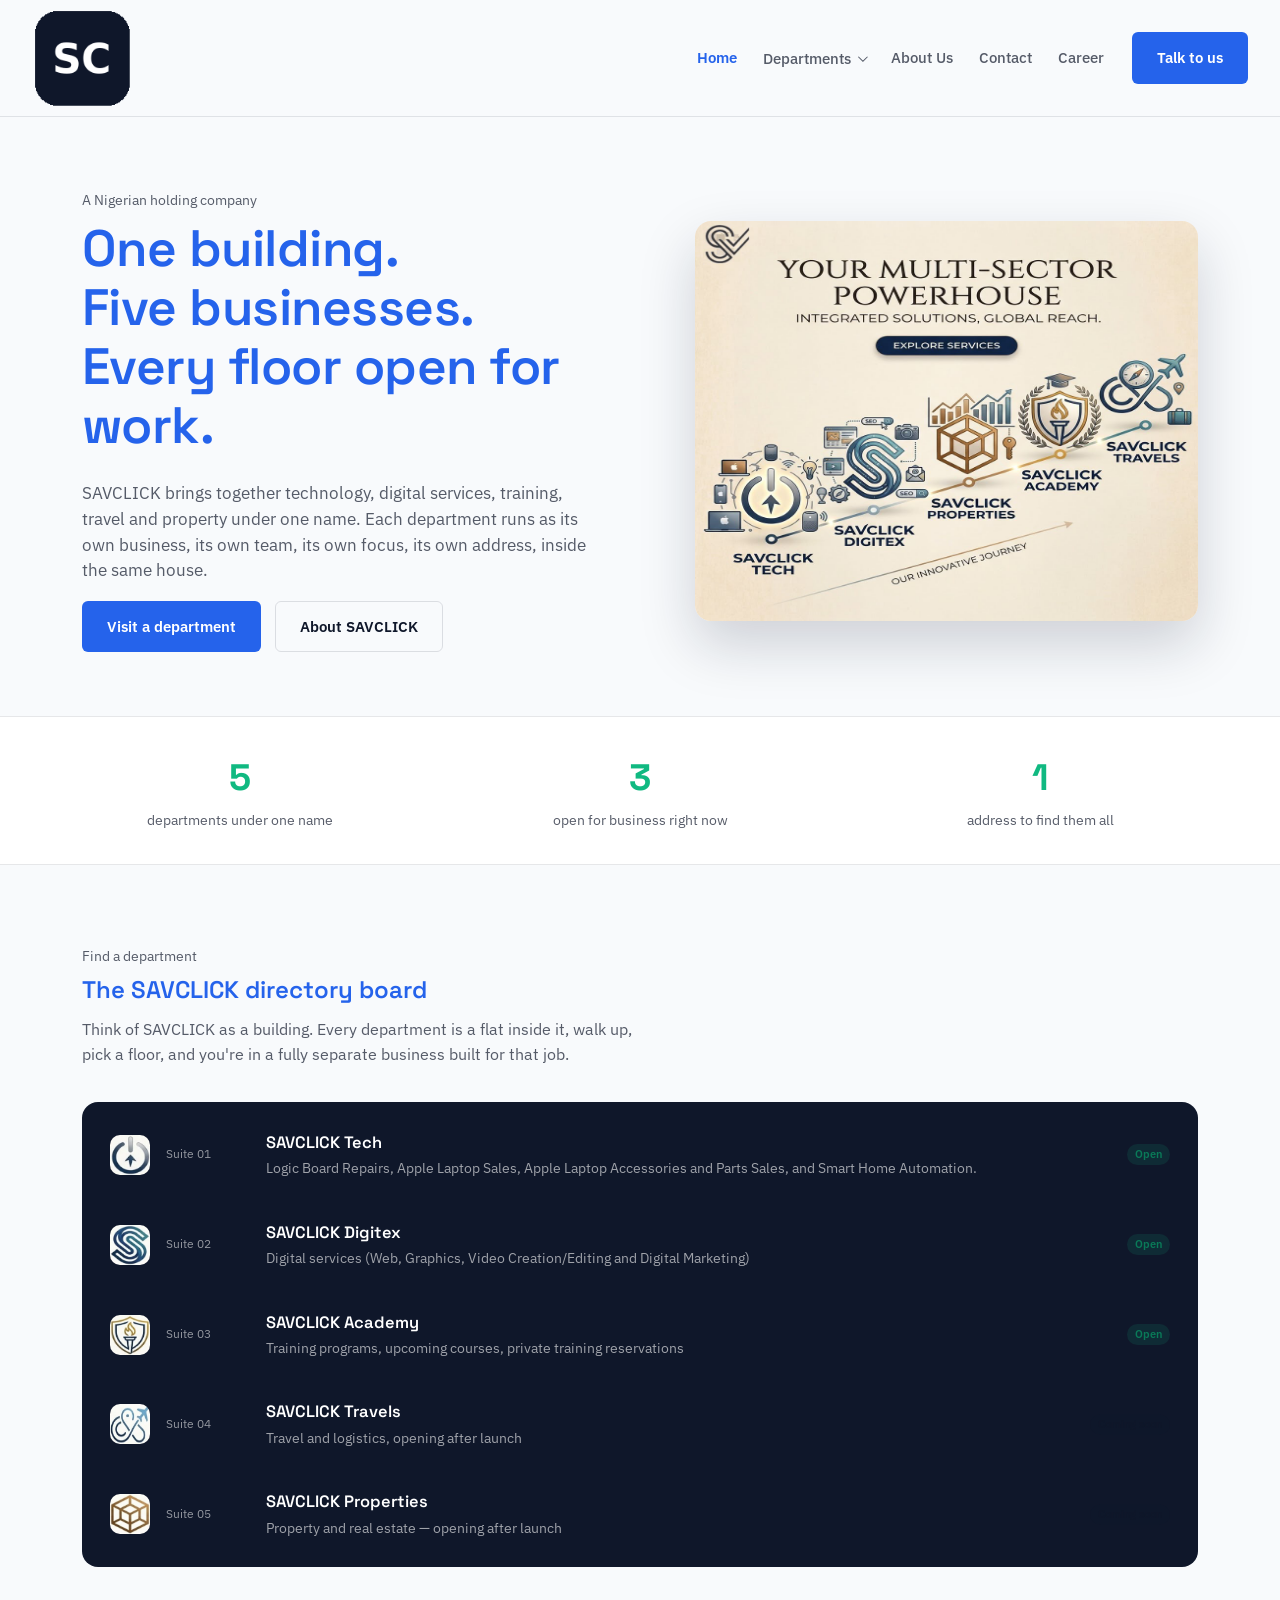
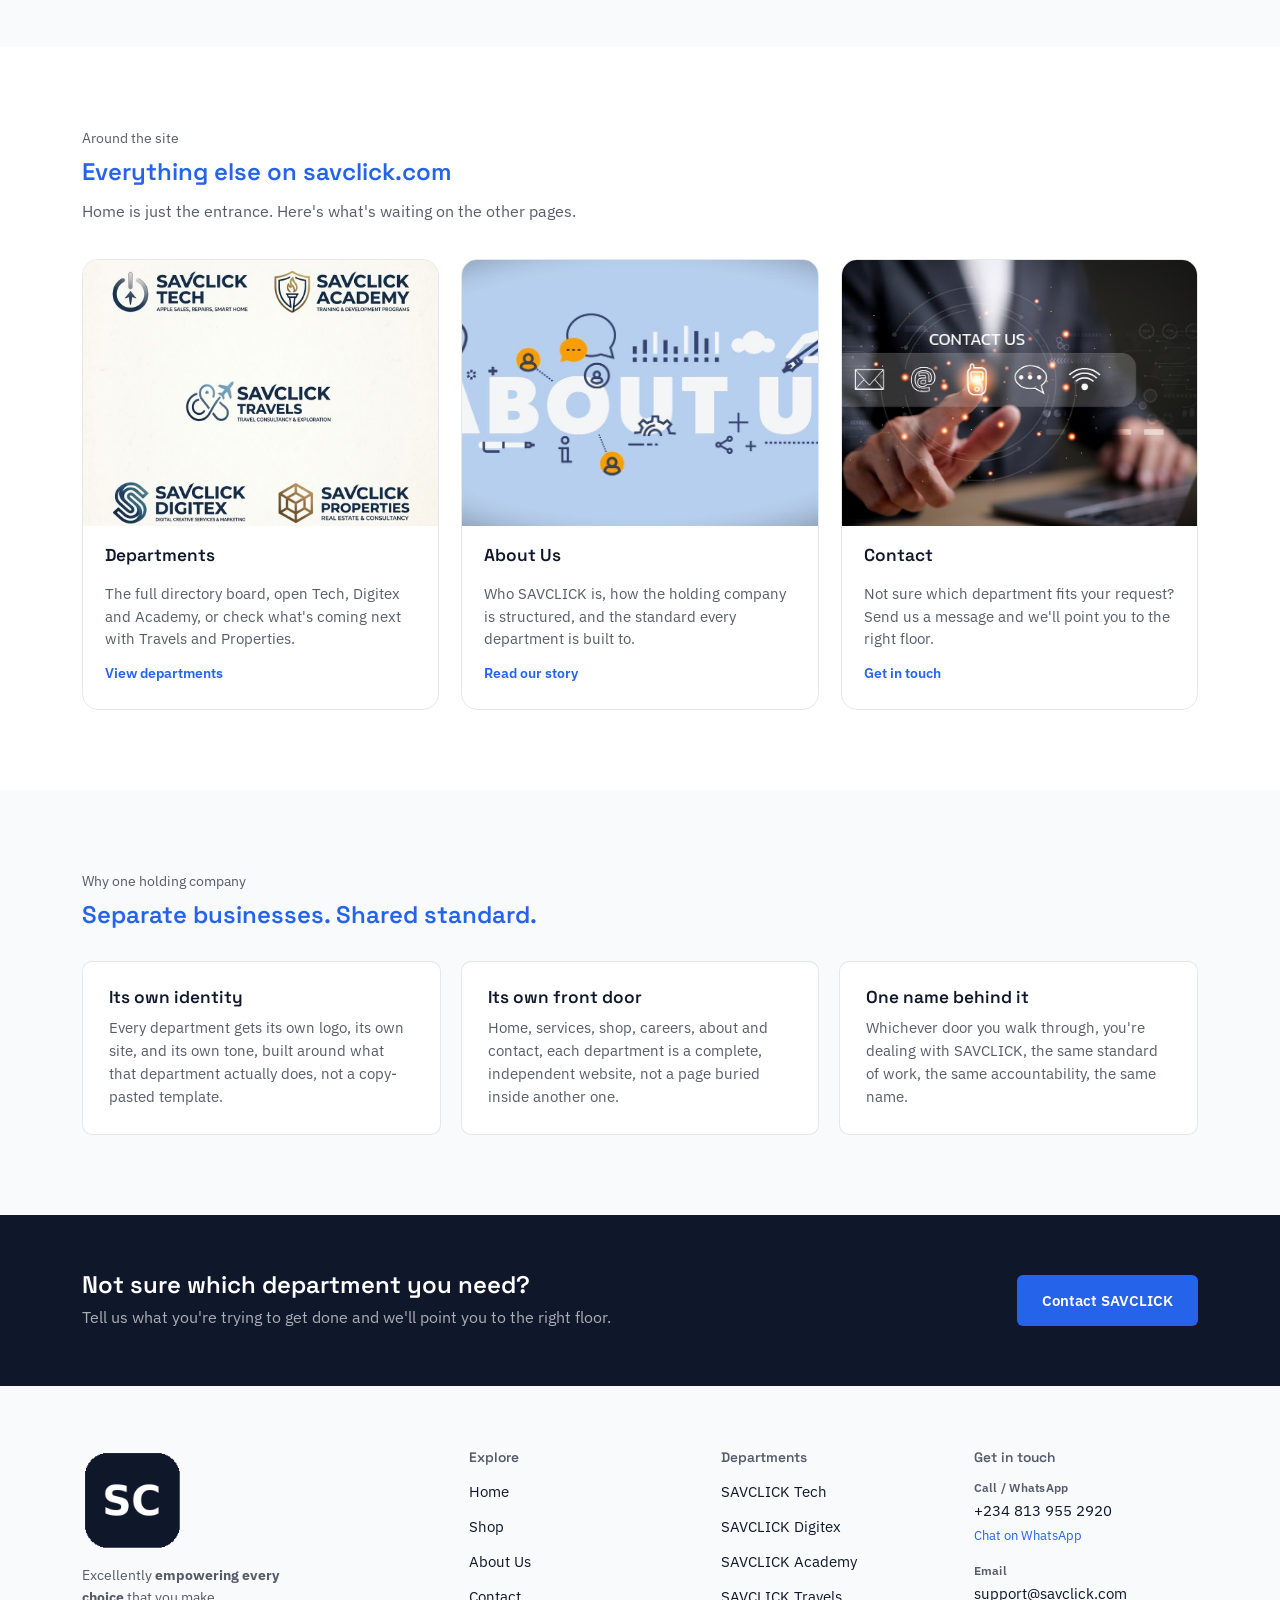
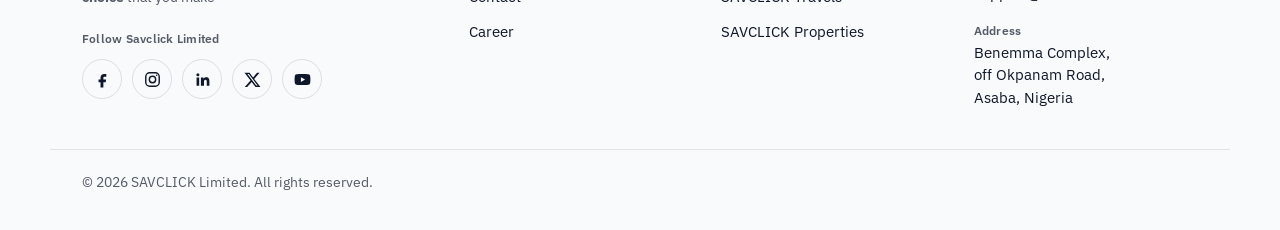
==== commit 89e584be: "Add Career page and menu link - careers.html: no-open-roles notice, Why work with us, and a CV form " ====
--- a/index.html
+++ b/index.html
@@ -93,6 +93,7 @@
 
         <li><a href="about.html" class="nav-link">About Us</a></li>
         <li><a href="contact.html" class="nav-link">Contact</a></li>
+        <li><a href="careers.html" class="nav-link">Career</a></li>
       </ul>
 
       <a href="contact.html" class="btn btn-primary btn-nav-mobile">Talk to us</a>
@@ -312,6 +313,7 @@
         <li><a href="shop.html">Shop</a></li>
         <li><a href="about.html">About Us</a></li>
         <li><a href="contact.html">Contact</a></li>
+      <li><a href="careers.html">Career</a></li>
       </ul>
     </div>
 
